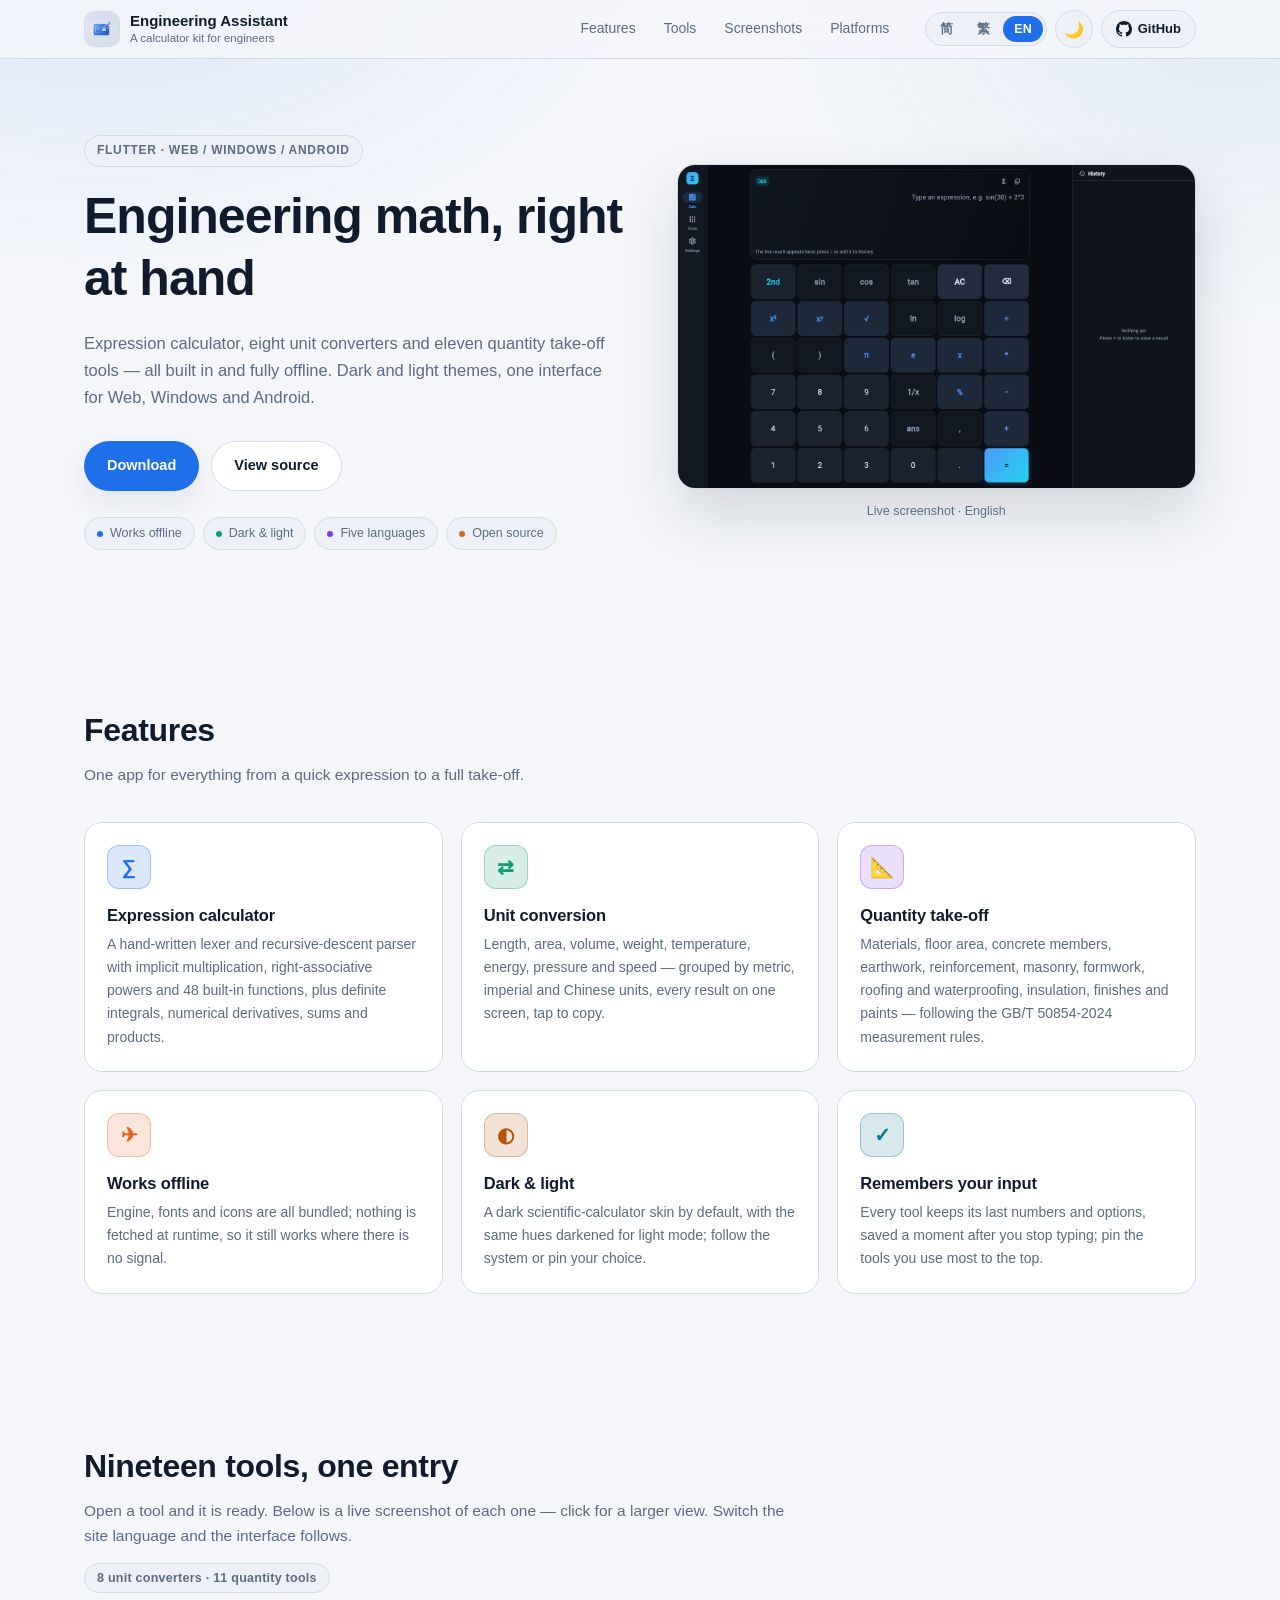
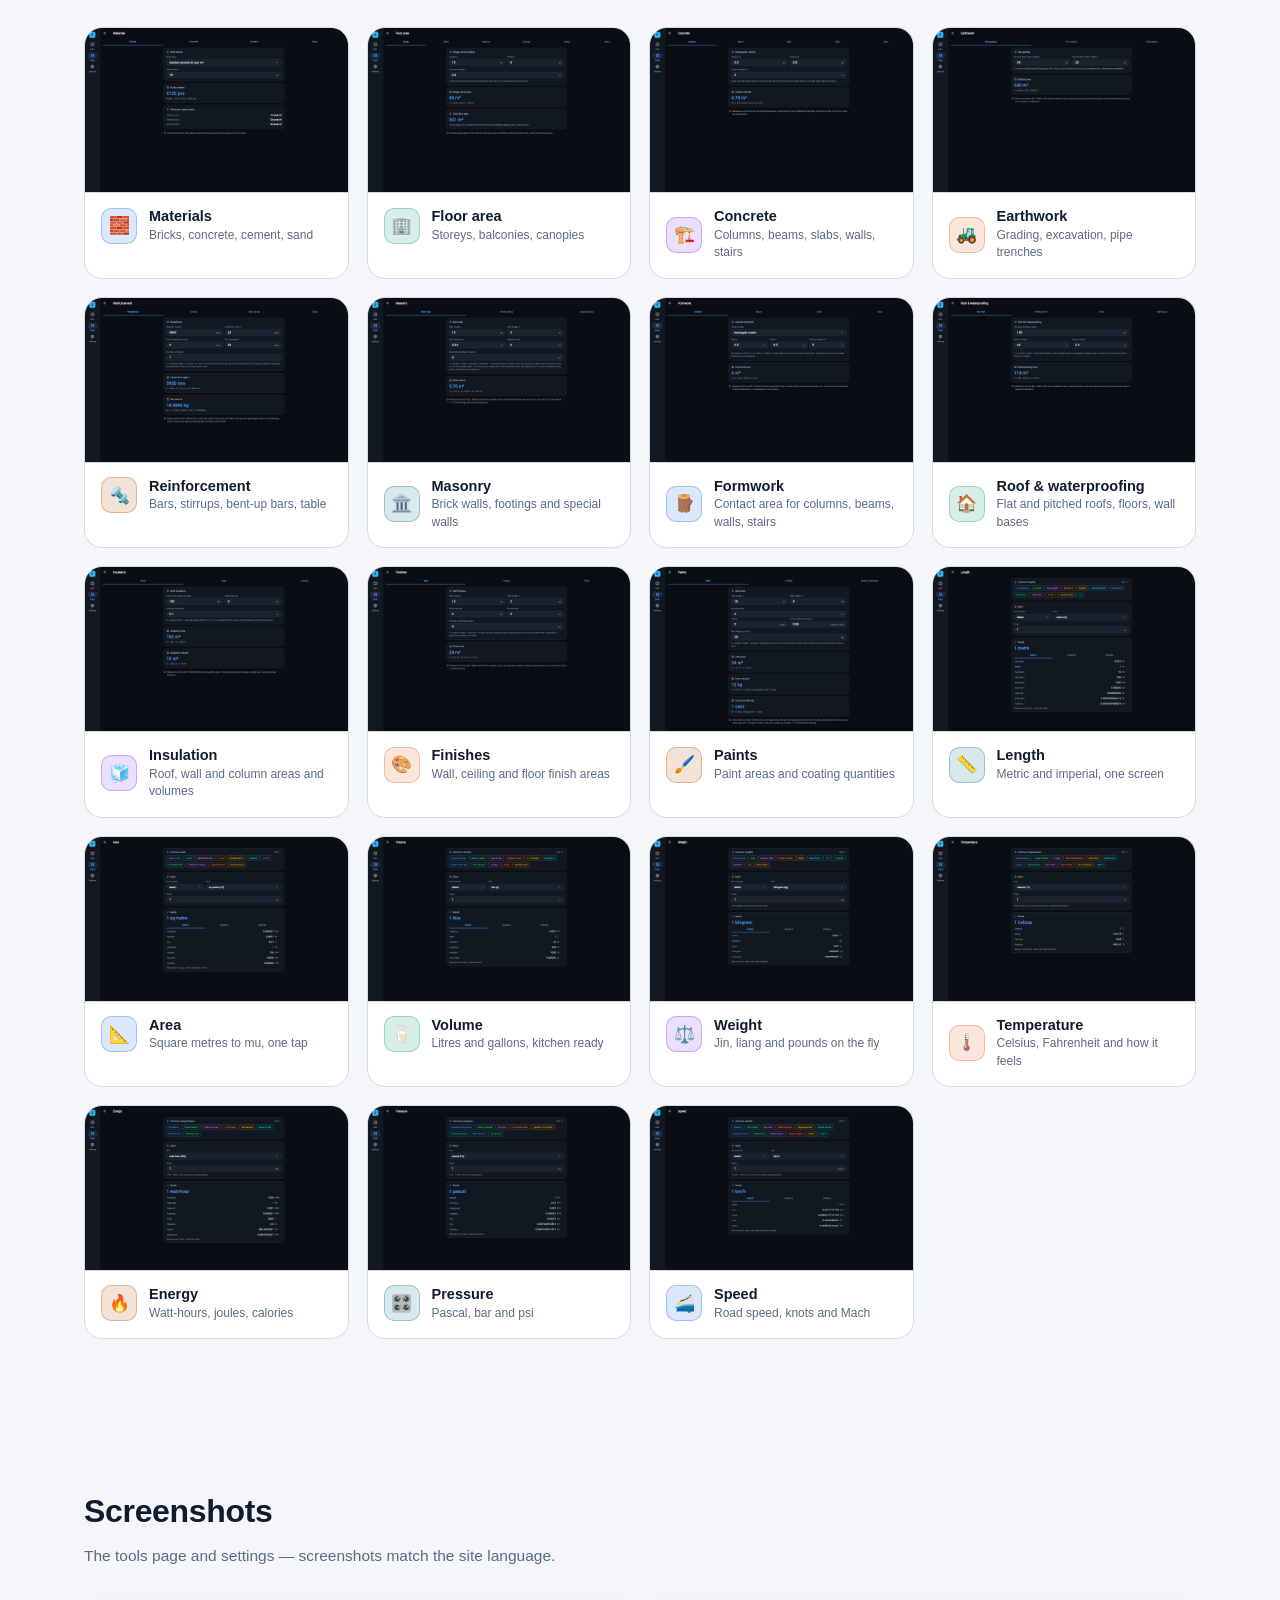
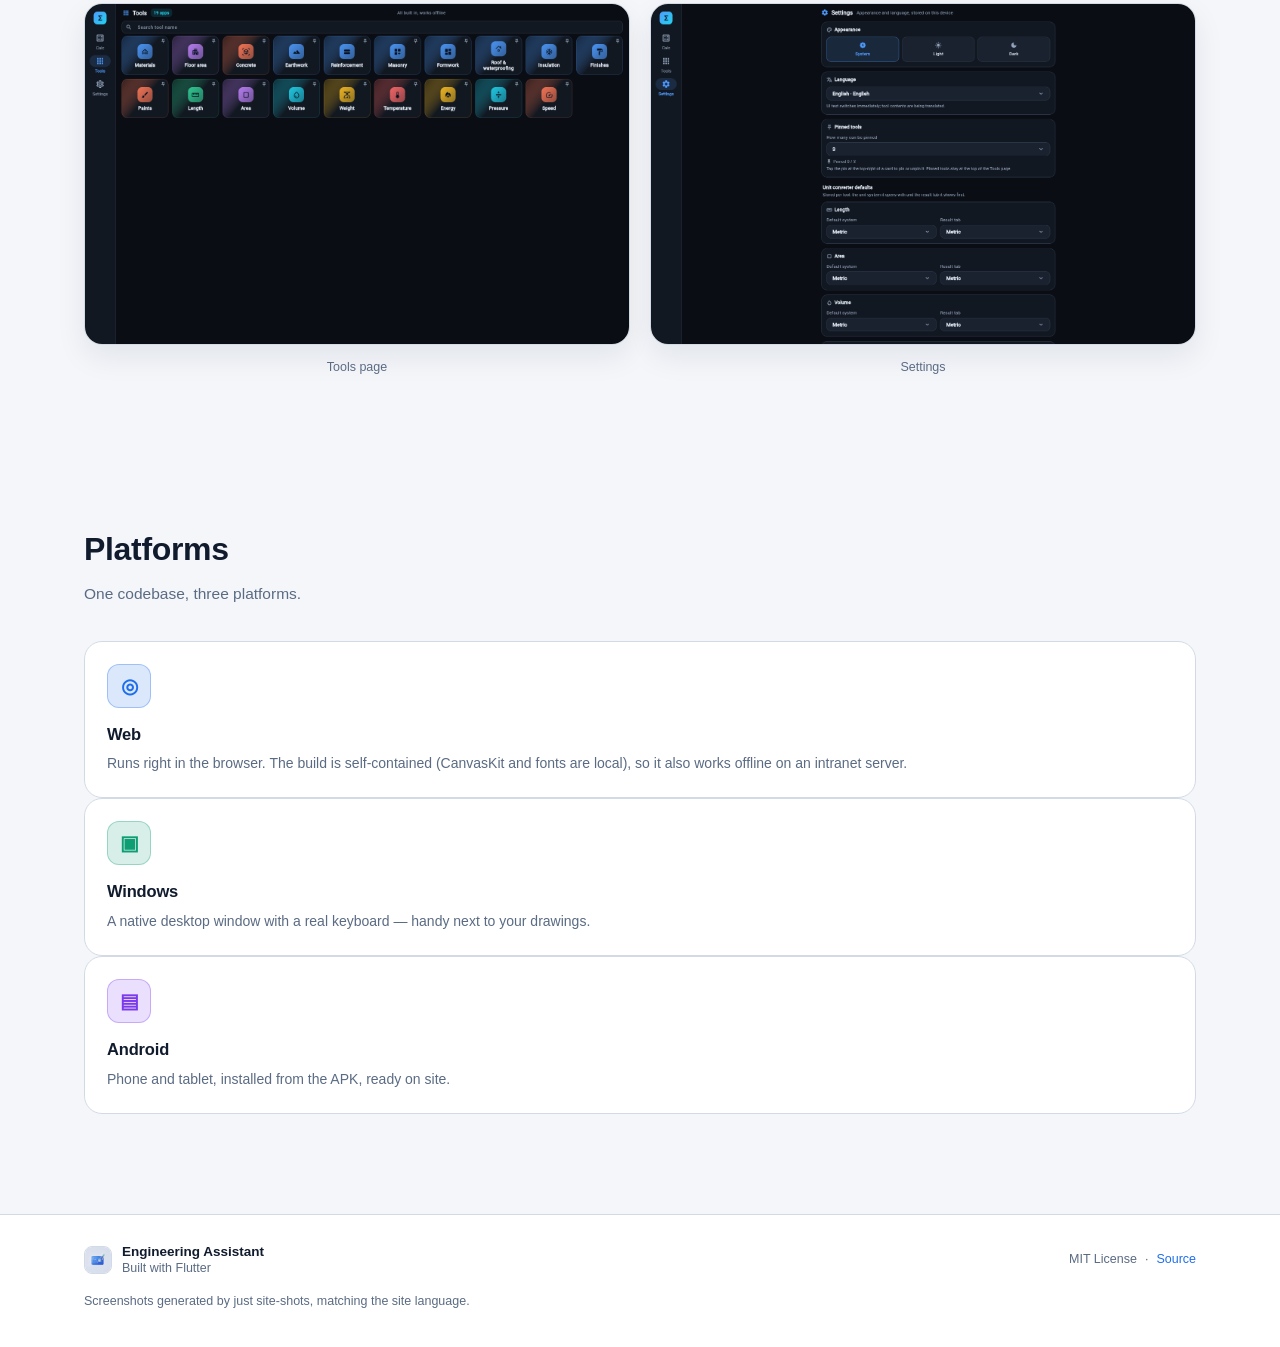
==== docs/index.html @ fe5c5746 "新增官网：docs/ 纯静态站点 + 三种语言的实机截图 - docs/index.html + docs/assets/{site.css,site.js,logo.png}：不引外部字体与框架， " ====
<!doctype html>
<html lang="zh-Hans" data-theme="dark">
  <head>
    <meta charset="utf-8" />
    <meta name="viewport" content="width=device-width, initial-scale=1" />
    <title>工程助手 · 工程人员的计算工具集</title>
    <meta
      id="meta-desc"
      name="description"
      content="工程助手：表达式计算、八个单位换算与十一项工程量计算，全部内置、离线可用。Web / Windows / Android 同一套界面，支持深色浅色与多语言。"
    />
    <meta id="meta-theme" name="theme-color" content="#0A0E14" />
    <meta id="meta-og-title" property="og:title" content="工程助手 · 工程人员的计算工具集" />
    <meta
      id="meta-og-desc"
      property="og:description"
      content="表达式计算、八个单位换算与十一项工程量计算，全部内置、离线可用。"
    />
    <meta property="og:type" content="website" />
    <meta property="og:image" content="assets/logo.png" />
    <link rel="icon" href="assets/logo.png" />
    <link rel="apple-touch-icon" href="assets/logo.png" />
    <link rel="stylesheet" href="assets/site.css" />
  </head>
  <body>
    <a class="skip-link" href="#main" data-i18n="a11y.skip">跳到主要内容</a>

    <header class="topbar">
      <div class="topbar-inner">
        <a class="brand" href="#top">
          <img
            class="brand-logo"
            src="assets/logo.png"
            alt=""
            width="36"
            height="36"
          />
          <span class="brand-text">
            <strong data-i18n="app.name">工程助手</strong>
            <small data-i18n="app.sub">工程人员的计算工具集</small>
          </span>
        </a>

        <nav class="nav-links">
          <a href="#features" data-i18n="nav.features">功能</a>
          <a href="#tools" data-i18n="nav.tools">工具</a>
          <a href="#screens" data-i18n="nav.screens">截图</a>
          <a href="#platforms" data-i18n="nav.platforms">平台</a>
        </nav>

        <div class="topbar-actions">
          <div class="lang-switch" role="group" aria-label="Language">
            <button type="button" data-set-lang="zh-Hans" title="简体中文">
              简
            </button>
            <button type="button" data-set-lang="zh-Hant" title="繁體中文">
              繁
            </button>
            <button type="button" data-set-lang="en" title="English">EN</button>
          </div>
          <button
            class="icon-btn"
            id="theme-toggle"
            type="button"
            data-i18n-title="theme.toDark"
          >
            <span aria-hidden="true" id="theme-icon">☀️</span>
          </button>
          <a
            class="gh-link"
            href="https://github.com/freewu/engineering-assistant"
            target="_blank"
            rel="noopener"
          >
            <svg viewBox="0 0 16 16" width="16" height="16" aria-hidden="true">
              <path
                fill="currentColor"
                d="M8 0C3.58 0 0 3.58 0 8c0 3.54 2.29 6.53 5.47 7.59.4.07.55-.17.55-.38 0-.19-.01-.82-.01-1.49-2.01.37-2.53-.49-2.69-.94-.09-.23-.48-.94-.82-1.13-.28-.15-.68-.52-.01-.53.63-.01 1.08.58 1.23.82.72 1.21 1.87.87 2.33.66.07-.52.28-.87.51-1.07-1.78-.2-3.64-.89-3.64-3.95 0-.87.31-1.59.82-2.15-.08-.2-.36-1.02.08-2.12 0 0 .67-.21 2.2.82.64-.18 1.32-.27 2-.27.68 0 1.36.09 2 .27 1.53-1.04 2.2-.82 2.2-.82.44 1.1.16 1.92.08 2.12.51.56.82 1.27.82 2.15 0 3.07-1.87 3.75-3.65 3.95.29.25.54.73.54 1.48 0 1.07-.01 1.93-.01 2.2 0 .21.15.46.55.38A7.995 7.995 0 0 0 16 8c0-4.42-3.58-8-8-8Z"
              />
            </svg>
            GitHub
          </a>
        </div>
      </div>
    </header>

    <main id="main">
      <section class="hero" id="top">
        <div class="hero-copy">
          <p class="eyebrow" data-i18n="hero.eyebrow">
            Flutter · Web / Windows / Android
          </p>
          <h1 data-i18n="hero.title">工程计算，随手就来</h1>
          <p class="lead" data-i18n="hero.lead">
            表达式计算、八个单位换算与十一项工程量计算，全部内置、离线可用；深色浅色随心切换，Web、Windows、Android
            是同一套界面。
          </p>
          <div class="cta">
            <a
              class="btn btn-primary"
              href="https://github.com/freewu/engineering-assistant/releases"
              target="_blank"
              rel="noopener"
              data-i18n="hero.ctaPrimary"
              >下载安装</a
            >
            <a
              class="btn btn-ghost"
              href="https://github.com/freewu/engineering-assistant"
              target="_blank"
              rel="noopener"
              data-i18n="hero.ctaSecondary"
              >浏览源码</a
            >
          </div>
          <ul class="chips">
            <li data-i18n="hero.chip1">离线可用</li>
            <li data-i18n="hero.chip2">深色 · 浅色</li>
            <li data-i18n="hero.chip3">五种语言</li>
            <li data-i18n="hero.chip4">免费开源</li>
          </ul>
        </div>
        <figure class="hero-shot">
          <a
            class="shot-frame"
            data-shot="calculator"
            href="shots/zh-Hans/calculator.png"
          >
            <img
              data-shot="calculator"
              src="shots/zh-Hans/calculator.png"
              alt=""
              width="1440"
              height="900"
            />
          </a>
          <figcaption data-i18n="hero.shotCaption">实机截图 · 简体中文</figcaption>
        </figure>
      </section>

      <section class="section" id="features">
        <header class="section-head">
          <h2 data-i18n="features.title">功能</h2>
          <p data-i18n="features.lead">
            一个 App 覆盖从表达式到工程量的全部日常计算。
          </p>
        </header>
        <div class="feature-grid">
          <article class="feature">
            <span class="glyph" data-accent="0" aria-hidden="true">∑</span>
            <h3 data-i18n="features.calc.title">表达式计算</h3>
            <p data-i18n="features.calc.body">
              自研词法与递归下降解析，支持隐式乘法、幂运算右结合与 48
              个内置函数；定积分、数值求导、求和连乘都能直接算。
            </p>
          </article>
          <article class="feature">
            <span class="glyph" data-accent="1" aria-hidden="true">⇄</span>
            <h3 data-i18n="features.convert.title">单位换算</h3>
            <p data-i18n="features.convert.body">
              长度、面积、容量、重量、温度、热量、压力、速度八个工具，按公制 /
              英制 / 市制分体系，结果一屏列全，点一下即复制。
            </p>
          </article>
          <article class="feature">
            <span class="glyph" data-accent="2" aria-hidden="true">📐</span>
            <h3 data-i18n="features.quantity.title">工程量计算</h3>
            <p data-i18n="features.quantity.body">
              材料用量、建筑面积、混凝土构件、土石方、钢筋、砌筑、模板、屋面及防水、保温隔热、装饰装修与油漆涂料，按
              GB/T 50854-2024 清单规则算。
            </p>
          </article>
          <article class="feature">
            <span class="glyph" data-accent="3" aria-hidden="true">✈</span>
            <h3 data-i18n="features.offline.title">离线可用</h3>
            <p data-i18n="features.offline.body">
              引擎、字体、图标全部内置，运行时不请求网络，工地上没信号也能照常用。
            </p>
          </article>
          <article class="feature">
            <span class="glyph" data-accent="4" aria-hidden="true">◐</span>
            <h3 data-i18n="features.theme.title">深色 · 浅色</h3>
            <p data-i18n="features.theme.body">
              默认深色科学计算器配色，浅色下同一套色相压暗；可以跟随系统，也可以手动固定。
            </p>
          </article>
          <article class="feature">
            <span class="glyph" data-accent="5" aria-hidden="true">✓</span>
            <h3 data-i18n="features.memory.title">记得你填过什么</h3>
            <p data-i18n="features.memory.body">
              每个工具都记住上次的数字与选项，输入停一下就存盘；常用工具可以置顶到最前面。
            </p>
          </article>
        </div>
      </section>

      <section class="section" id="tools">
        <header class="section-head">
          <h2 data-i18n="tools.title">十九个工具，一个入口</h2>
          <p data-i18n="tools.lead">
            工具页里点开即用。下面是每个工具的实机截图，点开可以看大图；切换站点语言，截图里的界面也跟着换。
          </p>
          <p class="section-note" data-i18n="tools.count">
            8 个单位换算 · 11 个工程量计算
          </p>
        </header>
        <div class="tools-grid" id="tools-grid"></div>
      </section>

      <section class="section" id="screens">
        <header class="section-head">
          <h2 data-i18n="screens.title">界面截图</h2>
          <p data-i18n="screens.lead">
            工具页与设置页，截图与站点语言一致。
          </p>
        </header>
        <div class="screens-grid">
          <figure class="page-shot">
            <a
              data-shot="tools"
              href="shots/zh-Hans/tools.png"
              class="shot-link"
            >
              <img
                data-shot="tools"
                src="shots/zh-Hans/tools.png"
                alt=""
                width="1440"
                height="900"
                loading="lazy"
              />
            </a>
            <figcaption data-i18n="screens.tools">工具页</figcaption>
          </figure>
          <figure class="page-shot">
            <a
              data-shot="settings"
              href="shots/zh-Hans/settings.png"
              class="shot-link"
            >
              <img
                data-shot="settings"
                src="shots/zh-Hans/settings.png"
                alt=""
                width="1440"
                height="2220"
                loading="lazy"
              />
            </a>
            <figcaption data-i18n="screens.settings">设置页</figcaption>
          </figure>
        </div>
      </section>

      <section class="section" id="platforms">
        <header class="section-head">
          <h2 data-i18n="platforms.title">平台</h2>
          <p data-i18n="platforms.lead">同一套代码，三个平台。</p>
        </header>
        <div class="platform-grid">
          <article class="platform">
            <span class="glyph" data-accent="0" aria-hidden="true">◎</span>
            <h3>Web</h3>
            <p data-i18n="platforms.web.body">
              浏览器直接打开。构建产物自包含（CanvasKit 与字体都在本地），拷到内网服务器即可离线使用。
            </p>
          </article>
          <article class="platform">
            <span class="glyph" data-accent="1" aria-hidden="true">▣</span>
            <h3>Windows</h3>
            <p data-i18n="platforms.windows.body">
              原生桌面窗口，物理键盘输入更快，适合和图纸一起开着用。
            </p>
          </article>
          <article class="platform">
            <span class="glyph" data-accent="2" aria-hidden="true">▤</span>
            <h3>Android</h3>
            <p data-i18n="platforms.android.body">
              手机、平板随身带，APK 直接安装，工地上随手算。
            </p>
          </article>
        </div>
      </section>
    </main>

    <footer class="footer">
      <div class="footer-inner">
        <div class="footer-brand">
          <img src="assets/logo.png" alt="" width="28" height="28" />
          <span>
            <strong data-i18n="app.name">工程助手</strong>
            <small data-i18n="footer.built">用 Flutter 构建</small>
          </span>
        </div>
        <p class="footer-meta">
          <span>MIT License</span>
          <span aria-hidden="true">·</span>
          <a
            href="https://github.com/freewu/engineering-assistant"
            target="_blank"
            rel="noopener"
            data-i18n="nav.repo"
            >源码</a
          >
        </p>
        <p class="footer-note" data-i18n="footer.shots">
          截图由 just site-shots 生成，与站点语言一致。
        </p>
      </div>
    </footer>

    <div class="lightbox" id="lightbox" hidden>
      <button
        class="lightbox-close"
        id="lightbox-close"
        type="button"
        data-i18n-title="lightbox.close"
      >
        <span aria-hidden="true">×</span>
      </button>
      <figure>
        <img id="lightbox-img" alt="" />
        <figcaption id="lightbox-caption"></figcaption>
      </figure>
    </div>

    <script src="assets/site.js"></script>
  </body>
</html>
---- docs/assets/site.css ----
/* 工程助手官网样式。
 *
 * 配色沿用 App 的 AppPalette（lib/theme/app_theme.dart）：
 * 深色是默认，[data-theme="light"] 换成浅色那一套。
 * 只用纯 CSS，不引任何外部字体 / 框架，断网也能正常显示。
 */

:root {
  color-scheme: dark;

  --bg: #0a0e14;
  --surface: #121821;
  --surface-high: #1a2230;
  --surface-higher: #222c3c;
  --outline: #2e3a4c;
  --text: #e9f0fa;
  --text-dim: #93a4bb;

  --primary: #4f9cff;
  --on-primary: #04101f;
  --secondary: #22d3ee;
  --tertiary: #34d399;
  --violet: #c084fc;
  --orange: #ff7a59;
  --warning: #fbbf24;

  --a0: var(--primary);
  --a1: var(--tertiary);
  --a2: var(--violet);
  --a3: var(--orange);
  --a4: var(--warning);
  --a5: var(--secondary);

  --glow-1: rgba(79, 156, 255, 0.16);
  --glow-2: rgba(34, 211, 238, 0.1);
  --header-bg: rgba(10, 14, 20, 0.78);
  --shadow: 0 26px 60px rgba(0, 0, 0, 0.55);
  --shadow-soft: 0 12px 30px rgba(0, 0, 0, 0.35);

  --radius: 18px;
  --radius-sm: 12px;
  --maxw: 1160px;
}

[data-theme='light'] {
  color-scheme: light;

  --bg: #f4f6fa;
  --surface: #ffffff;
  --surface-high: #edf1f7;
  --surface-higher: #e2e8f1;
  --outline: #d2dae5;
  --text: #101b2d;
  --text-dim: #5a6b83;

  --primary: #1f6feb;
  --on-primary: #ffffff;
  --secondary: #0e7490;
  --tertiary: #0f9d74;
  --violet: #7c3aed;
  --orange: #dc6320;
  --warning: #b45309;

  --glow-1: rgba(31, 111, 235, 0.12);
  --glow-2: rgba(14, 116, 144, 0.08);
  --header-bg: rgba(244, 246, 250, 0.82);
  --shadow: 0 26px 60px rgba(16, 27, 45, 0.14);
  --shadow-soft: 0 12px 30px rgba(16, 27, 45, 0.08);
}

*,
*::before,
*::after {
  box-sizing: border-box;
}

html {
  scroll-behavior: smooth;
}

body {
  margin: 0;
  background: var(--bg);
  color: var(--text);
  font-family:
    -apple-system, BlinkMacSystemFont, 'Segoe UI', 'Noto Sans SC',
    'Noto Sans TC', 'PingFang SC', 'Microsoft YaHei', Roboto,
    'Helvetica Neue', Arial, sans-serif;
  font-size: 16px;
  line-height: 1.65;
  -webkit-font-smoothing: antialiased;
}

body::before {
  content: '';
  position: fixed;
  inset: 0;
  z-index: -1;
  pointer-events: none;
  background:
    radial-gradient(900px 560px at 8% -8%, var(--glow-1), transparent 62%),
    radial-gradient(760px 520px at 96% 2%, var(--glow-2), transparent 60%);
}

a {
  color: var(--primary);
  text-decoration: none;
}

a:hover {
  text-decoration: underline;
}

h1,
h2,
h3 {
  margin: 0;
  line-height: 1.25;
  letter-spacing: -0.01em;
}

p {
  margin: 0;
}

img {
  max-width: 100%;
  height: auto;
}

:focus-visible {
  outline: 2px solid var(--primary);
  outline-offset: 3px;
  border-radius: 6px;
}

.skip-link {
  position: absolute;
  left: -9999px;
  top: 8px;
  padding: 8px 14px;
  border-radius: 999px;
  background: var(--primary);
  color: var(--on-primary);
  font-weight: 600;
  z-index: 100;
}

.skip-link:focus {
  left: 16px;
}

/* ---------------------------------------------------------------- 顶栏 */

.topbar {
  position: sticky;
  top: 0;
  z-index: 30;
  background: var(--header-bg);
  backdrop-filter: blur(14px);
  border-bottom: 1px solid var(--outline);
}

.topbar-inner {
  max-width: var(--maxw);
  margin: 0 auto;
  padding: 10px 24px;
  display: flex;
  align-items: center;
  gap: 24px;
}

.brand {
  display: flex;
  align-items: center;
  gap: 10px;
  color: var(--text);
}

.brand:hover {
  text-decoration: none;
}

.brand-logo {
  width: 36px;
  height: 36px;
  border-radius: 10px;
  border: 1px solid var(--outline);
  object-fit: cover;
}

.brand-text {
  display: flex;
  flex-direction: column;
  line-height: 1.25;
}

.brand-text strong {
  font-size: 15px;
  font-weight: 650;
}

.brand-text small {
  color: var(--text-dim);
  font-size: 11.5px;
}

.nav-links {
  display: flex;
  gap: 4px;
  margin-left: auto;
}

.nav-links a {
  color: var(--text-dim);
  font-size: 14px;
  padding: 7px 12px;
  border-radius: 999px;
  transition: color 0.18s, background 0.18s;
}

.nav-links a:hover {
  color: var(--text);
  background: var(--surface-high);
  text-decoration: none;
}

.topbar-actions {
  display: flex;
  align-items: center;
  gap: 8px;
}

.lang-switch {
  display: flex;
  padding: 3px;
  gap: 2px;
  border: 1px solid var(--outline);
  border-radius: 999px;
  background: var(--surface-high);
}

.lang-switch button {
  appearance: none;
  border: 0;
  background: transparent;
  color: var(--text-dim);
  font: inherit;
  font-size: 12.5px;
  font-weight: 600;
  line-height: 1;
  padding: 7px 11px;
  border-radius: 999px;
  cursor: pointer;
  transition: color 0.18s, background 0.18s;
}

.lang-switch button:hover {
  color: var(--text);
}

.lang-switch button[aria-pressed='true'] {
  background: var(--primary);
  color: var(--on-primary);
}

.icon-btn {
  width: 38px;
  height: 38px;
  display: grid;
  place-items: center;
  border: 1px solid var(--outline);
  border-radius: 999px;
  background: var(--surface-high);
  color: var(--text);
  font-size: 16px;
  cursor: pointer;
  transition: border-color 0.18s, background 0.18s;
}

.icon-btn:hover {
  border-color: var(--primary);
}

.gh-link {
  display: inline-flex;
  align-items: center;
  gap: 6px;
  padding: 0 14px;
  height: 38px;
  border-radius: 999px;
  border: 1px solid var(--outline);
  background: var(--surface-high);
  color: var(--text);
  font-size: 13px;
  font-weight: 600;
  transition: border-color 0.18s;
}

.gh-link:hover {
  border-color: var(--primary);
  text-decoration: none;
}

/* ---------------------------------------------------------------- 布局 */

main {
  max-width: var(--maxw);
  margin: 0 auto;
  padding: 0 24px;
}

.section {
  padding: 76px 0;
  scroll-margin-top: 72px;
}

#features,
#tools,
#screens,
#platforms {
  scroll-margin-top: 76px;
}

.section-head {
  max-width: 720px;
  margin-bottom: 34px;
}

.section-head h2 {
  font-size: clamp(24px, 2.6vw, 32px);
}

.section-head p {
  margin-top: 12px;
  color: var(--text-dim);
  font-size: 15.5px;
}

.section-note {
  display: inline-block;
  margin-top: 14px !important;
  padding: 4px 12px;
  border-radius: 999px;
  border: 1px solid var(--outline);
  background: var(--surface-high);
  color: var(--text-dim);
  font-size: 12.5px !important;
  font-weight: 600;
  letter-spacing: 0.02em;
}

/* ---------------------------------------------------------------- Hero */

.hero {
  display: grid;
  grid-template-columns: 1.02fr 0.98fr;
  gap: 52px;
  align-items: center;
  padding: 76px 0 84px;
}

.eyebrow {
  display: inline-block;
  margin-bottom: 18px;
  padding: 5px 12px;
  border-radius: 999px;
  border: 1px solid var(--outline);
  background: var(--surface-high);
  color: var(--text-dim);
  font-size: 12px;
  font-weight: 600;
  letter-spacing: 0.06em;
  text-transform: uppercase;
}

.hero h1 {
  font-size: clamp(32px, 4.6vw, 50px);
  font-weight: 700;
  letter-spacing: -0.02em;
}

.hero .lead {
  margin-top: 20px;
  color: var(--text-dim);
  font-size: 16.5px;
  max-width: 34em;
}

.cta {
  display: flex;
  flex-wrap: wrap;
  gap: 12px;
  margin-top: 30px;
}

.btn {
  display: inline-flex;
  align-items: center;
  gap: 8px;
  padding: 12px 22px;
  border-radius: 999px;
  font-size: 14.5px;
  font-weight: 650;
  border: 1px solid transparent;
  transition: transform 0.18s, box-shadow 0.18s, border-color 0.18s;
}

.btn:hover {
  text-decoration: none;
  transform: translateY(-1px);
}

.btn-primary {
  background: var(--primary);
  color: var(--on-primary);
  box-shadow: var(--shadow-soft);
}

.btn-ghost {
  background: var(--surface);
  border-color: var(--outline);
  color: var(--text);
}

.btn-ghost:hover {
  border-color: var(--primary);
}

.chips {
  display: flex;
  flex-wrap: wrap;
  gap: 8px;
  margin: 26px 0 0;
  padding: 0;
  list-style: none;
}

.chips li {
  display: inline-flex;
  align-items: center;
  gap: 7px;
  padding: 5px 12px;
  border-radius: 999px;
  background: var(--surface-high);
  border: 1px solid var(--outline);
  color: var(--text-dim);
  font-size: 12.5px;
}

.chips li::before {
  content: '';
  width: 6px;
  height: 6px;
  border-radius: 50%;
  background: var(--primary);
}

.chips li:nth-child(2)::before {
  background: var(--tertiary);
}

.chips li:nth-child(3)::before {
  background: var(--violet);
}

.chips li:nth-child(4)::before {
  background: var(--orange);
}

.hero-shot {
  margin: 0;
}

.shot-frame {
  display: block;
  cursor: zoom-in;
  border-radius: var(--radius);
  border: 1px solid var(--outline);
  background: var(--surface);
  overflow: hidden;
  box-shadow: var(--shadow);
}

.shot-frame img {
  display: block;
  width: 100%;
}

.hero-shot figcaption,
.page-shot figcaption {
  margin-top: 12px;
  color: var(--text-dim);
  font-size: 12.5px;
  text-align: center;
}

/* ---------------------------------------------------------------- 功能卡片 */

.feature-grid {
  display: grid;
  grid-template-columns: repeat(auto-fit, minmax(272px, 1fr));
  gap: 18px;
}

.feature,
.platform {
  padding: 22px;
  border-radius: var(--radius);
  border: 1px solid var(--outline);
  background: var(--surface);
  transition: transform 0.2s, border-color 0.2s, box-shadow 0.2s;
}

.feature:hover,
.platform:hover {
  transform: translateY(-3px);
  border-color: color-mix(in srgb, var(--primary) 45%, var(--outline));
  box-shadow: var(--shadow-soft);
}

.glyph {
  display: grid;
  place-items: center;
  width: 44px;
  height: 44px;
  border-radius: var(--radius-sm);
  font-size: 20px;
  font-weight: 700;
  line-height: 1;
  color: var(--tile, var(--primary));
  background: color-mix(in srgb, var(--tile, var(--primary)) 16%, transparent);
  border: 1px solid color-mix(in srgb, var(--tile, var(--primary)) 32%, transparent);
}

[data-accent='0'] {
  --tile: var(--a0);
}
[data-accent='1'] {
  --tile: var(--a1);
}
[data-accent='2'] {
  --tile: var(--a2);
}
[data-accent='3'] {
  --tile: var(--a3);
}
[data-accent='4'] {
  --tile: var(--a4);
}
[data-accent='5'] {
  --tile: var(--a5);
}

.feature h3,
.platform h3 {
  margin-top: 16px;
  font-size: 16.5px;
  font-weight: 650;
}

.feature p,
.platform p {
  margin-top: 8px;
  color: var(--text-dim);
  font-size: 14px;
}

/* ---------------------------------------------------------------- 工具 */

.tools-grid {
  display: grid;
  grid-template-columns: repeat(auto-fill, minmax(232px, 1fr));
  gap: 18px;
}

.tool {
  display: flex;
  flex-direction: column;
  overflow: hidden;
  border-radius: var(--radius);
  border: 1px solid var(--outline);
  background: var(--surface);
  color: var(--text);
  cursor: zoom-in;
  transition: transform 0.2s, border-color 0.2s, box-shadow 0.2s;
}

.tool:hover {
  transform: translateY(-3px);
  border-color: color-mix(in srgb, var(--primary) 45%, var(--outline));
  box-shadow: var(--shadow-soft);
  text-decoration: none;
}

.tool-shot {
  display: block;
  background: var(--surface-high);
  border-bottom: 1px solid var(--outline);
  overflow: hidden;
}

.tool-shot img {
  display: block;
  width: 100%;
  aspect-ratio: 16 / 10;
  object-fit: cover;
  object-position: top center;
}

.tool-body {
  display: flex;
  align-items: center;
  gap: 12px;
  padding: 14px 16px 16px;
}

.tool-body .glyph {
  width: 36px;
  height: 36px;
  border-radius: 10px;
  font-size: 17px;
  flex: 0 0 auto;
}

.tool-name {
  display: flex;
  flex-direction: column;
  min-width: 0;
}

.tool-name strong {
  font-size: 14.5px;
  font-weight: 650;
  line-height: 1.35;
}

.tool-name span {
  color: var(--text-dim);
  font-size: 12px;
  line-height: 1.45;
  display: -webkit-box;
  -webkit-line-clamp: 2;
  -webkit-box-orient: vertical;
  overflow: hidden;
}

/* ---------------------------------------------------------------- 页面截图 */

.screens-grid {
  display: grid;
  grid-template-columns: repeat(auto-fit, minmax(320px, 1fr));
  gap: 20px;
}

.page-shot {
  margin: 0;
}

.page-shot .shot-link {
  display: block;
  border-radius: var(--radius);
  border: 1px solid var(--outline);
  background: var(--surface);
  overflow: hidden;
  box-shadow: var(--shadow-soft);
  cursor: zoom-in;
  transition: transform 0.2s, border-color 0.2s;
}

.page-shot .shot-link:hover {
  transform: translateY(-3px);
  border-color: color-mix(in srgb, var(--primary) 45%, var(--outline));
}

.page-shot img {
  display: block;
  width: 100%;
  aspect-ratio: 16 / 10;
  object-fit: cover;
  object-position: top center;
}

/* ---------------------------------------------------------------- 页脚 */

.footer {
  margin-top: 24px;
  border-top: 1px solid var(--outline);
  background: var(--surface);
}

.footer-inner {
  max-width: var(--maxw);
  margin: 0 auto;
  padding: 28px 24px 36px;
  display: flex;
  flex-wrap: wrap;
  align-items: center;
  gap: 14px 28px;
}

.footer-brand {
  display: flex;
  align-items: center;
  gap: 10px;
}

.footer-brand img {
  width: 28px;
  height: 28px;
  border-radius: 8px;
  border: 1px solid var(--outline);
  object-fit: cover;
}

.footer-brand span {
  display: flex;
  flex-direction: column;
  line-height: 1.3;
}

.footer-brand strong {
  font-size: 13.5px;
}

.footer-brand small,
.footer-meta,
.footer-note {
  color: var(--text-dim);
  font-size: 12.5px;
}

.footer-meta {
  display: flex;
  align-items: center;
  gap: 8px;
  margin-left: auto;
}

.footer-note {
  flex-basis: 100%;
}

/* ---------------------------------------------------------------- 大图浮层 */

.lightbox {
  position: fixed;
  inset: 0;
  z-index: 60;
  display: grid;
  place-items: center;
  padding: 32px 24px;
  background: rgba(4, 8, 14, 0.82);
  backdrop-filter: blur(6px);
}

.lightbox[hidden] {
  display: none;
}

.lightbox figure {
  margin: 0;
  max-width: min(1200px, 100%);
  max-height: 100%;
  display: flex;
  flex-direction: column;
  gap: 10px;
}

.lightbox img {
  max-height: calc(100vh - 120px);
  width: auto;
  margin: 0 auto;
  border-radius: var(--radius-sm);
  border: 1px solid var(--outline);
  background: var(--surface);
  box-shadow: var(--shadow);
}

.lightbox figcaption {
  color: #cbd5e1;
  font-size: 13px;
  text-align: center;
}

.lightbox-close {
  position: absolute;
  top: 18px;
  right: 20px;
  width: 40px;
  height: 40px;
  border-radius: 50%;
  border: 1px solid var(--outline);
  background: var(--surface);
  color: var(--text);
  font-size: 22px;
  line-height: 1;
  cursor: pointer;
}

/* ---------------------------------------------------------------- 响应式 */

@media (max-width: 1000px) {
  .hero {
    grid-template-columns: 1fr;
    gap: 36px;
    padding: 56px 0 64px;
  }

  .nav-links {
    display: none;
  }

  .brand {
    margin-right: auto;
  }
}

@media (max-width: 640px) {
  main {
    padding: 0 18px;
  }

  .topbar-inner {
    padding: 10px 18px;
    gap: 12px;
  }

  .brand-text small,
  .gh-link span {
    display: none;
  }

  .gh-link {
    display: none;
  }

  .section {
    padding: 56px 0;
  }

  .feature-grid,
  .tools-grid {
    grid-template-columns: 1fr;
  }

  .chips li {
    font-size: 12px;
  }
}

@media (prefers-reduced-motion: reduce) {
  html {
    scroll-behavior: auto;
  }

  *,
  *::before,
  *::after {
    transition-duration: 0.001ms !important;
  }
}
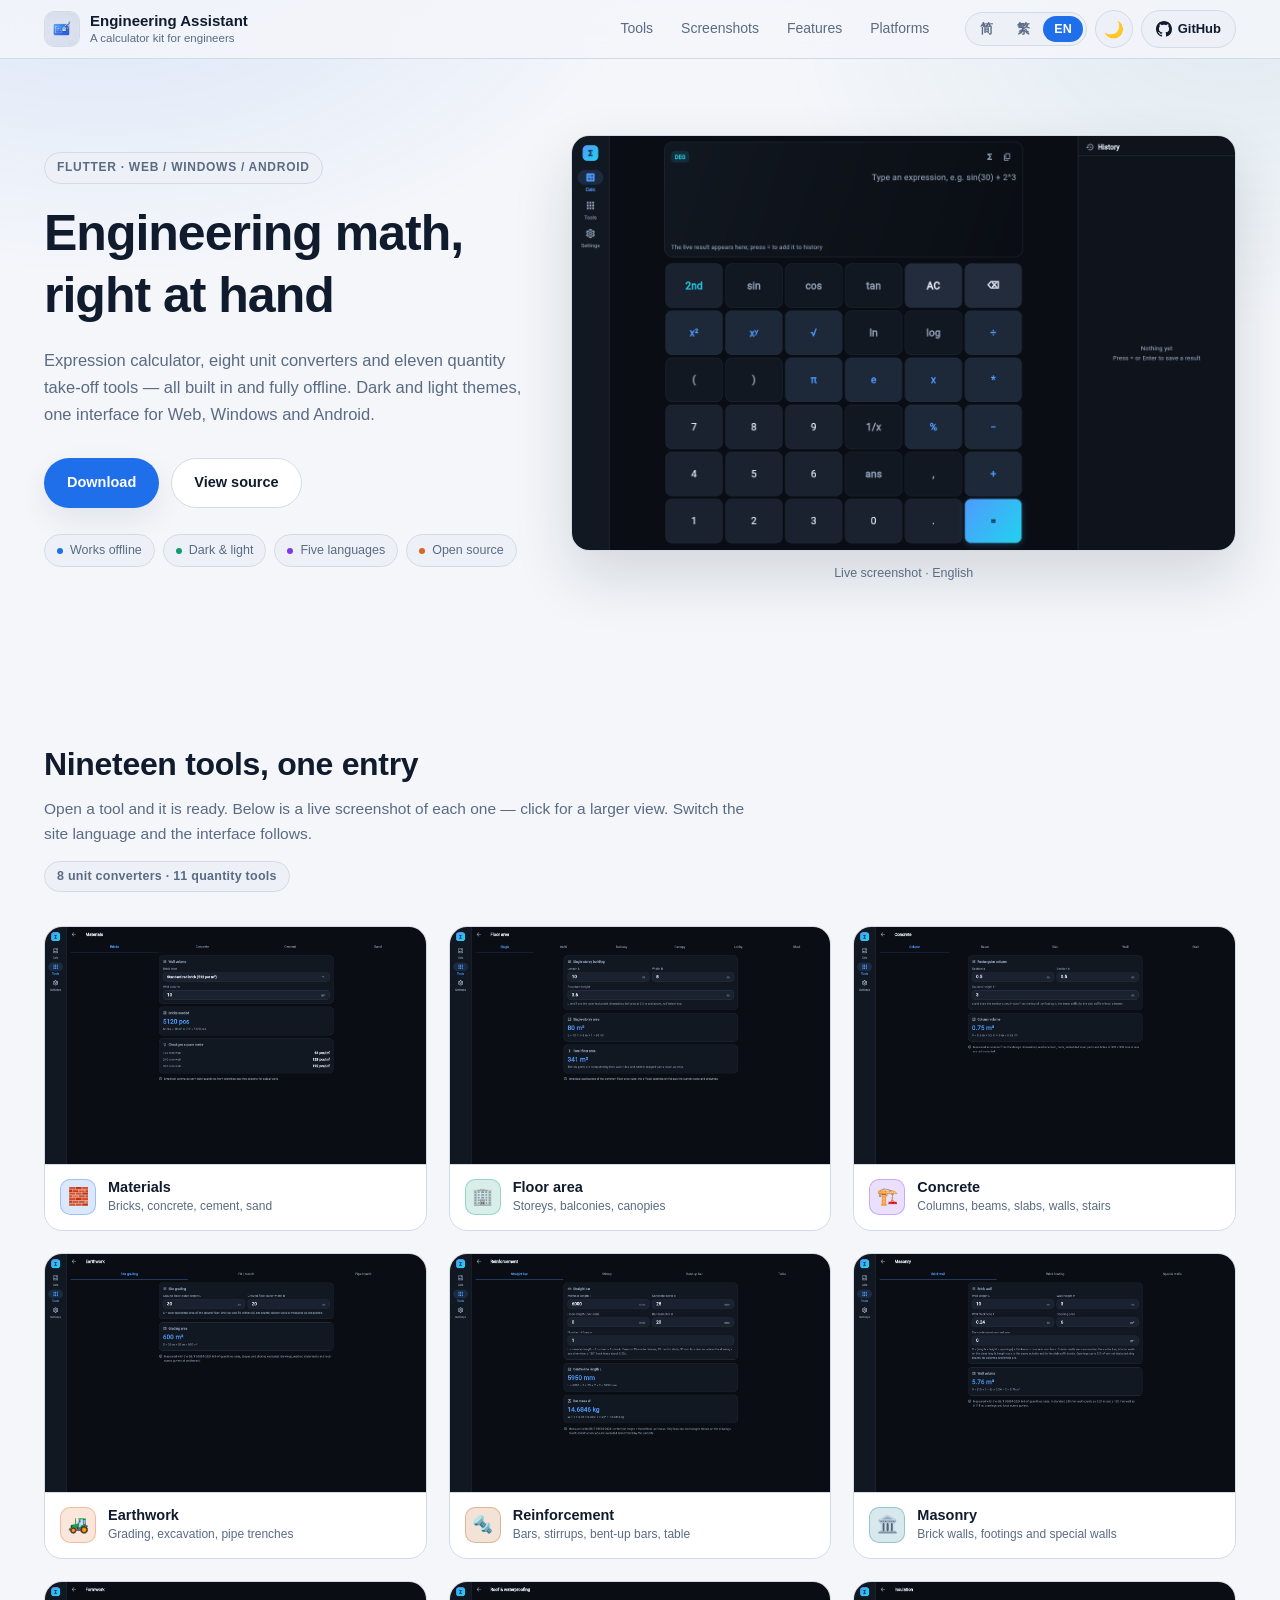
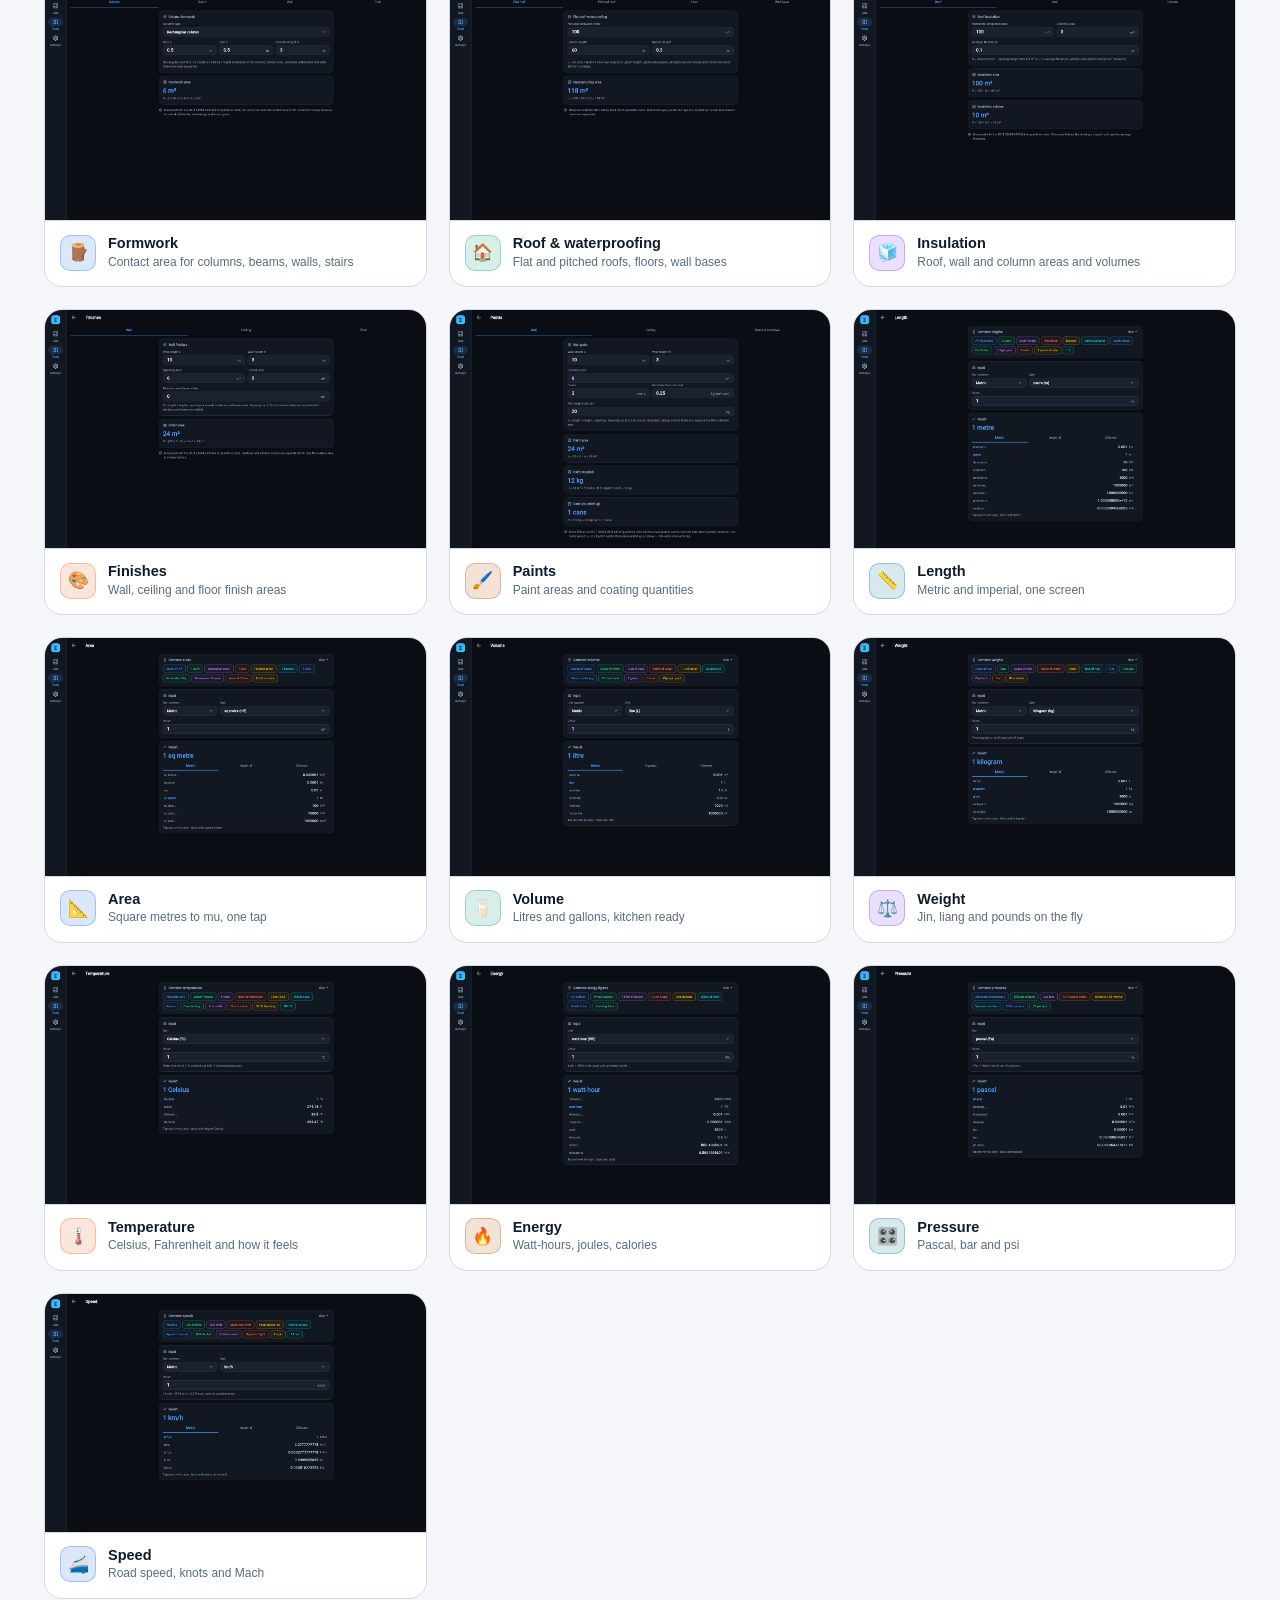
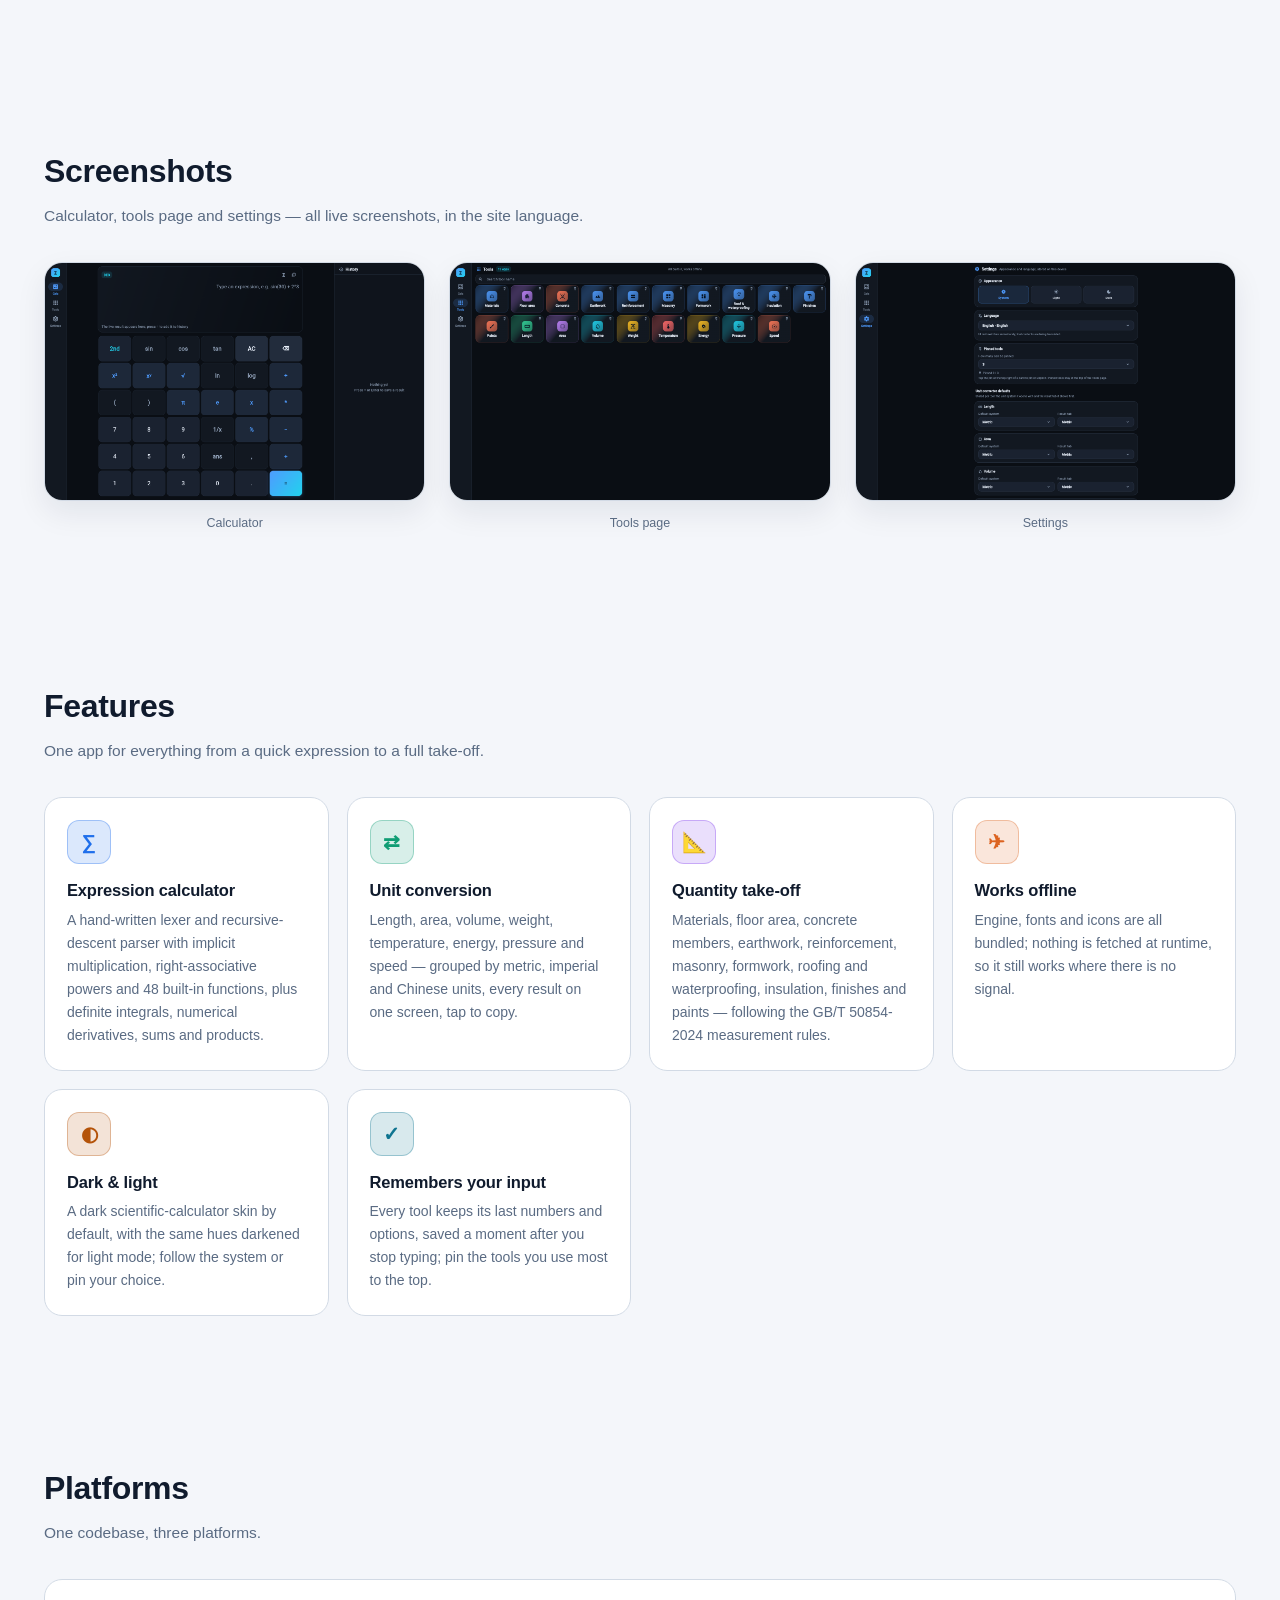
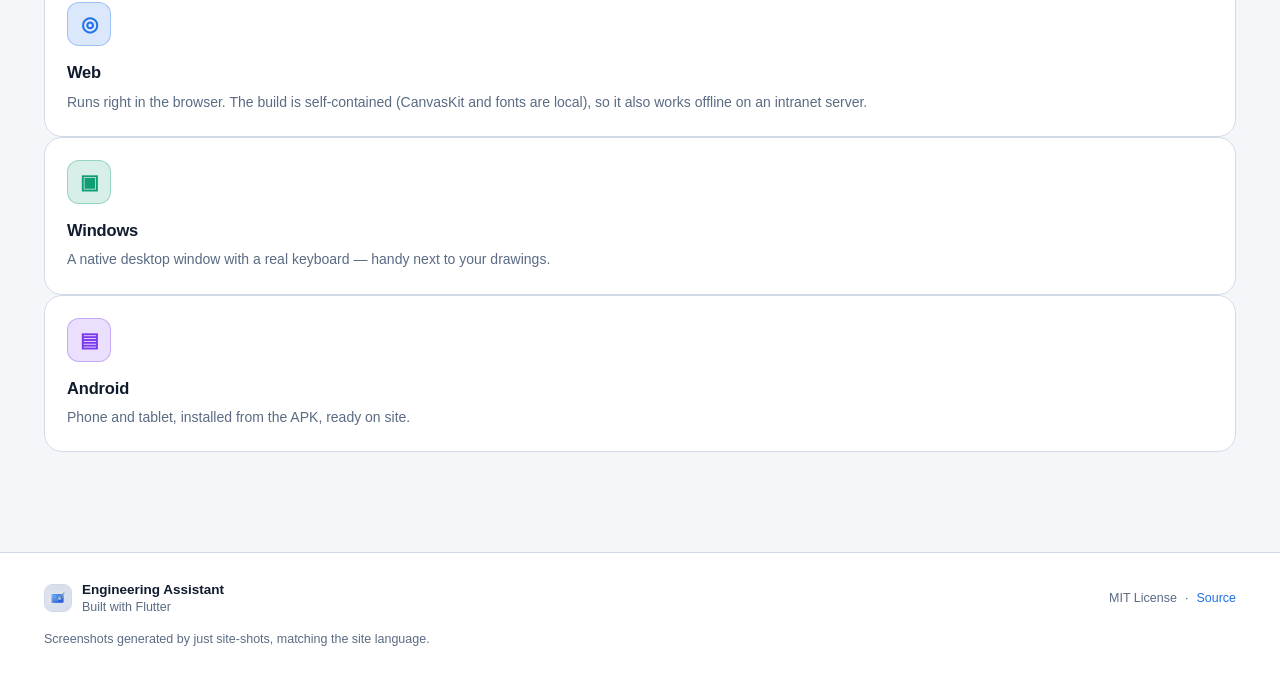
==== commit 30ba3ed0: "官网截图前置：工具与页面截图排到首屏之后，图更大 - 版块顺序改为 Hero → 19 个工具截图 → 页面截图 → 功能 → 平台，导航同步 - 工具卡片最小宽度 232 → 300 px，桌面由 " ====
--- a/docs/index.html
+++ b/docs/index.html
@@ -42,9 +42,9 @@
         </a>
 
         <nav class="nav-links">
-          <a href="#features" data-i18n="nav.features">功能</a>
           <a href="#tools" data-i18n="nav.tools">工具</a>
           <a href="#screens" data-i18n="nav.screens">截图</a>
+          <a href="#features" data-i18n="nav.features">功能</a>
           <a href="#platforms" data-i18n="nav.platforms">平台</a>
         </nav>
 
@@ -138,62 +138,6 @@
         </figure>
       </section>
 
-      <section class="section" id="features">
-        <header class="section-head">
-          <h2 data-i18n="features.title">功能</h2>
-          <p data-i18n="features.lead">
-            一个 App 覆盖从表达式到工程量的全部日常计算。
-          </p>
-        </header>
-        <div class="feature-grid">
-          <article class="feature">
-            <span class="glyph" data-accent="0" aria-hidden="true">∑</span>
-            <h3 data-i18n="features.calc.title">表达式计算</h3>
-            <p data-i18n="features.calc.body">
-              自研词法与递归下降解析，支持隐式乘法、幂运算右结合与 48
-              个内置函数；定积分、数值求导、求和连乘都能直接算。
-            </p>
-          </article>
-          <article class="feature">
-            <span class="glyph" data-accent="1" aria-hidden="true">⇄</span>
-            <h3 data-i18n="features.convert.title">单位换算</h3>
-            <p data-i18n="features.convert.body">
-              长度、面积、容量、重量、温度、热量、压力、速度八个工具，按公制 /
-              英制 / 市制分体系，结果一屏列全，点一下即复制。
-            </p>
-          </article>
-          <article class="feature">
-            <span class="glyph" data-accent="2" aria-hidden="true">📐</span>
-            <h3 data-i18n="features.quantity.title">工程量计算</h3>
-            <p data-i18n="features.quantity.body">
-              材料用量、建筑面积、混凝土构件、土石方、钢筋、砌筑、模板、屋面及防水、保温隔热、装饰装修与油漆涂料，按
-              GB/T 50854-2024 清单规则算。
-            </p>
-          </article>
-          <article class="feature">
-            <span class="glyph" data-accent="3" aria-hidden="true">✈</span>
-            <h3 data-i18n="features.offline.title">离线可用</h3>
-            <p data-i18n="features.offline.body">
-              引擎、字体、图标全部内置，运行时不请求网络，工地上没信号也能照常用。
-            </p>
-          </article>
-          <article class="feature">
-            <span class="glyph" data-accent="4" aria-hidden="true">◐</span>
-            <h3 data-i18n="features.theme.title">深色 · 浅色</h3>
-            <p data-i18n="features.theme.body">
-              默认深色科学计算器配色，浅色下同一套色相压暗；可以跟随系统，也可以手动固定。
-            </p>
-          </article>
-          <article class="feature">
-            <span class="glyph" data-accent="5" aria-hidden="true">✓</span>
-            <h3 data-i18n="features.memory.title">记得你填过什么</h3>
-            <p data-i18n="features.memory.body">
-              每个工具都记住上次的数字与选项，输入停一下就存盘；常用工具可以置顶到最前面。
-            </p>
-          </article>
-        </div>
-      </section>
-
       <section class="section" id="tools">
         <header class="section-head">
           <h2 data-i18n="tools.title">十九个工具，一个入口</h2>
@@ -211,10 +155,27 @@
         <header class="section-head">
           <h2 data-i18n="screens.title">界面截图</h2>
           <p data-i18n="screens.lead">
-            工具页与设置页，截图与站点语言一致。
+            计算器、工具页与设置页，全部是实机截图，语言与站点当前语言一致。
           </p>
         </header>
         <div class="screens-grid">
+          <figure class="page-shot">
+            <a
+              data-shot="calculator"
+              href="shots/zh-Hans/calculator.png"
+              class="shot-link"
+            >
+              <img
+                data-shot="calculator"
+                src="shots/zh-Hans/calculator.png"
+                alt=""
+                width="1440"
+                height="900"
+                loading="lazy"
+              />
+            </a>
+            <figcaption data-i18n="screens.calculator">计算器</figcaption>
+          </figure>
           <figure class="page-shot">
             <a
               data-shot="tools"
@@ -252,6 +213,62 @@
         </div>
       </section>
 
+      <section class="section" id="features">
+        <header class="section-head">
+          <h2 data-i18n="features.title">功能</h2>
+          <p data-i18n="features.lead">
+            一个 App 覆盖从表达式到工程量的全部日常计算。
+          </p>
+        </header>
+        <div class="feature-grid">
+          <article class="feature">
+            <span class="glyph" data-accent="0" aria-hidden="true">∑</span>
+            <h3 data-i18n="features.calc.title">表达式计算</h3>
+            <p data-i18n="features.calc.body">
+              自研词法与递归下降解析，支持隐式乘法、幂运算右结合与 48
+              个内置函数；定积分、数值求导、求和连乘都能直接算。
+            </p>
+          </article>
+          <article class="feature">
+            <span class="glyph" data-accent="1" aria-hidden="true">⇄</span>
+            <h3 data-i18n="features.convert.title">单位换算</h3>
+            <p data-i18n="features.convert.body">
+              长度、面积、容量、重量、温度、热量、压力、速度八个工具，按公制 /
+              英制 / 市制分体系，结果一屏列全，点一下即复制。
+            </p>
+          </article>
+          <article class="feature">
+            <span class="glyph" data-accent="2" aria-hidden="true">📐</span>
+            <h3 data-i18n="features.quantity.title">工程量计算</h3>
+            <p data-i18n="features.quantity.body">
+              材料用量、建筑面积、混凝土构件、土石方、钢筋、砌筑、模板、屋面及防水、保温隔热、装饰装修与油漆涂料，按
+              GB/T 50854-2024 清单规则算。
+            </p>
+          </article>
+          <article class="feature">
+            <span class="glyph" data-accent="3" aria-hidden="true">✈</span>
+            <h3 data-i18n="features.offline.title">离线可用</h3>
+            <p data-i18n="features.offline.body">
+              引擎、字体、图标全部内置，运行时不请求网络，工地上没信号也能照常用。
+            </p>
+          </article>
+          <article class="feature">
+            <span class="glyph" data-accent="4" aria-hidden="true">◐</span>
+            <h3 data-i18n="features.theme.title">深色 · 浅色</h3>
+            <p data-i18n="features.theme.body">
+              默认深色科学计算器配色，浅色下同一套色相压暗；可以跟随系统，也可以手动固定。
+            </p>
+          </article>
+          <article class="feature">
+            <span class="glyph" data-accent="5" aria-hidden="true">✓</span>
+            <h3 data-i18n="features.memory.title">记得你填过什么</h3>
+            <p data-i18n="features.memory.body">
+              每个工具都记住上次的数字与选项，输入停一下就存盘；常用工具可以置顶到最前面。
+            </p>
+          </article>
+        </div>
+      </section>
+
       <section class="section" id="platforms">
         <header class="section-head">
           <h2 data-i18n="platforms.title">平台</h2>
@@ -281,6 +298,7 @@
           </article>
         </div>
       </section>
+
     </main>
 
     <footer class="footer">
--- a/docs/assets/site.css
+++ b/docs/assets/site.css
@@ -39,7 +39,7 @@
 
   --radius: 18px;
   --radius-sm: 12px;
-  --maxw: 1160px;
+  --maxw: 1240px;
 }
 
 [data-theme='light'] {
@@ -354,8 +354,8 @@
 
 .hero {
   display: grid;
-  grid-template-columns: 1.02fr 0.98fr;
-  gap: 52px;
+  grid-template-columns: 0.84fr 1.16fr;
+  gap: 46px;
   align-items: center;
   padding: 76px 0 84px;
 }
@@ -570,8 +570,8 @@
 
 .tools-grid {
   display: grid;
-  grid-template-columns: repeat(auto-fill, minmax(232px, 1fr));
-  gap: 18px;
+  grid-template-columns: repeat(auto-fill, minmax(300px, 1fr));
+  gap: 22px;
 }
 
 .tool {
@@ -612,7 +612,7 @@
   display: flex;
   align-items: center;
   gap: 12px;
-  padding: 14px 16px 16px;
+  padding: 13px 15px 15px;
 }
 
 .tool-body .glyph {
@@ -649,8 +649,8 @@
 
 .screens-grid {
   display: grid;
-  grid-template-columns: repeat(auto-fit, minmax(320px, 1fr));
-  gap: 20px;
+  grid-template-columns: repeat(auto-fit, minmax(340px, 1fr));
+  gap: 24px;
 }
 
 .page-shot {
@@ -840,7 +840,8 @@
   }
 
   .feature-grid,
-  .tools-grid {
+  .tools-grid,
+  .screens-grid {
     grid-template-columns: 1fr;
   }
 
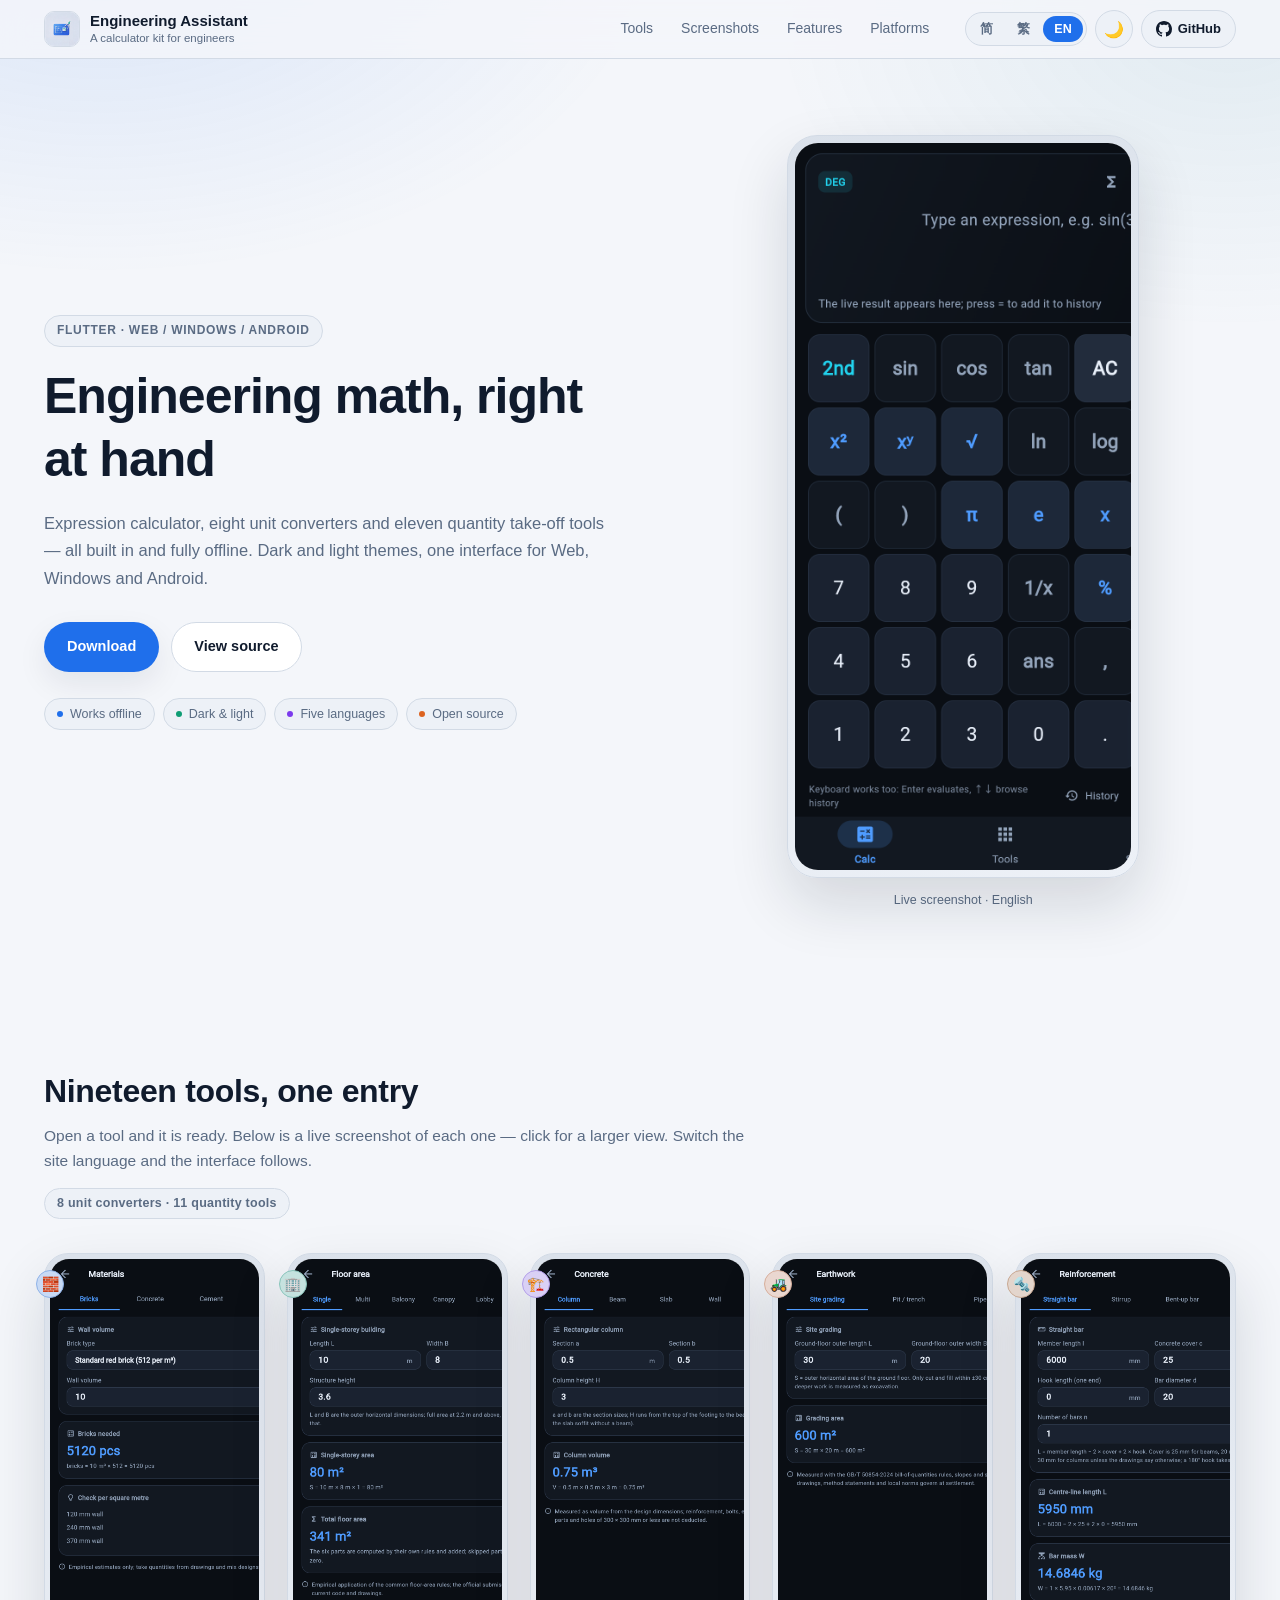
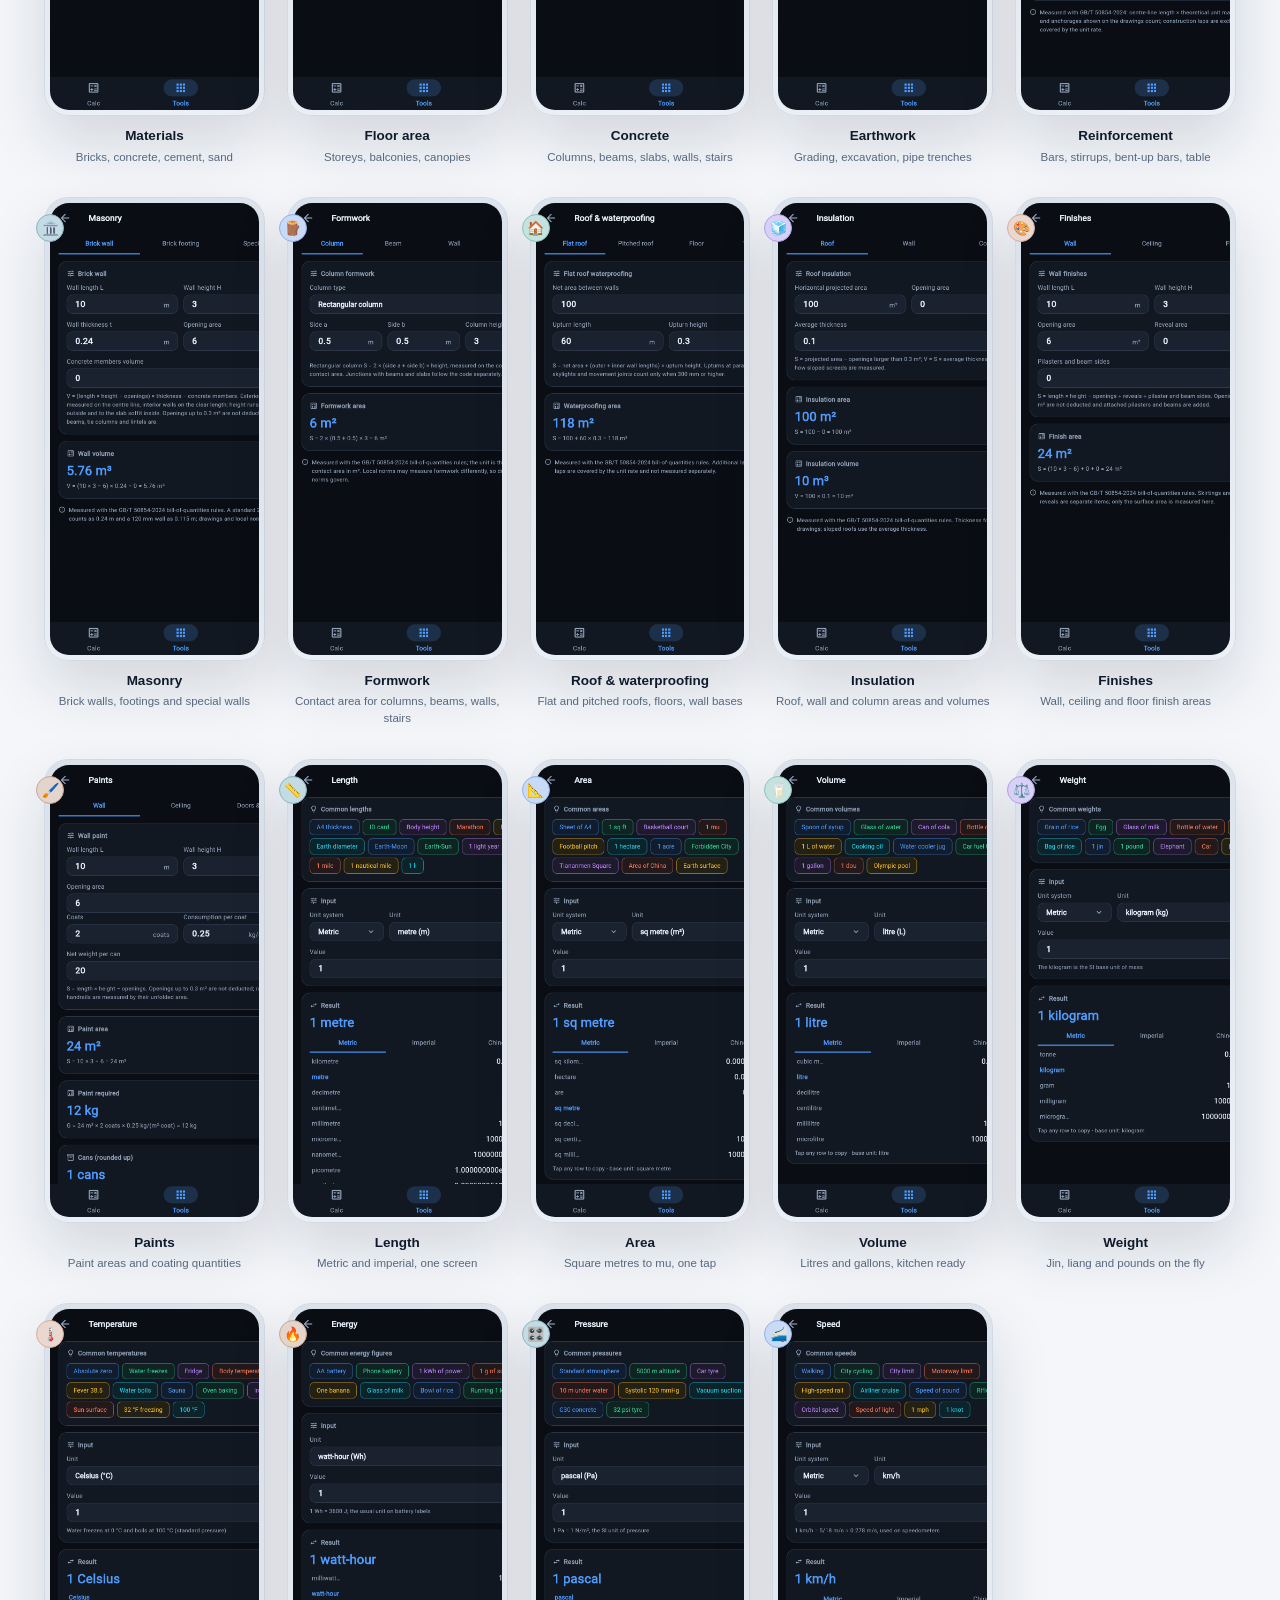
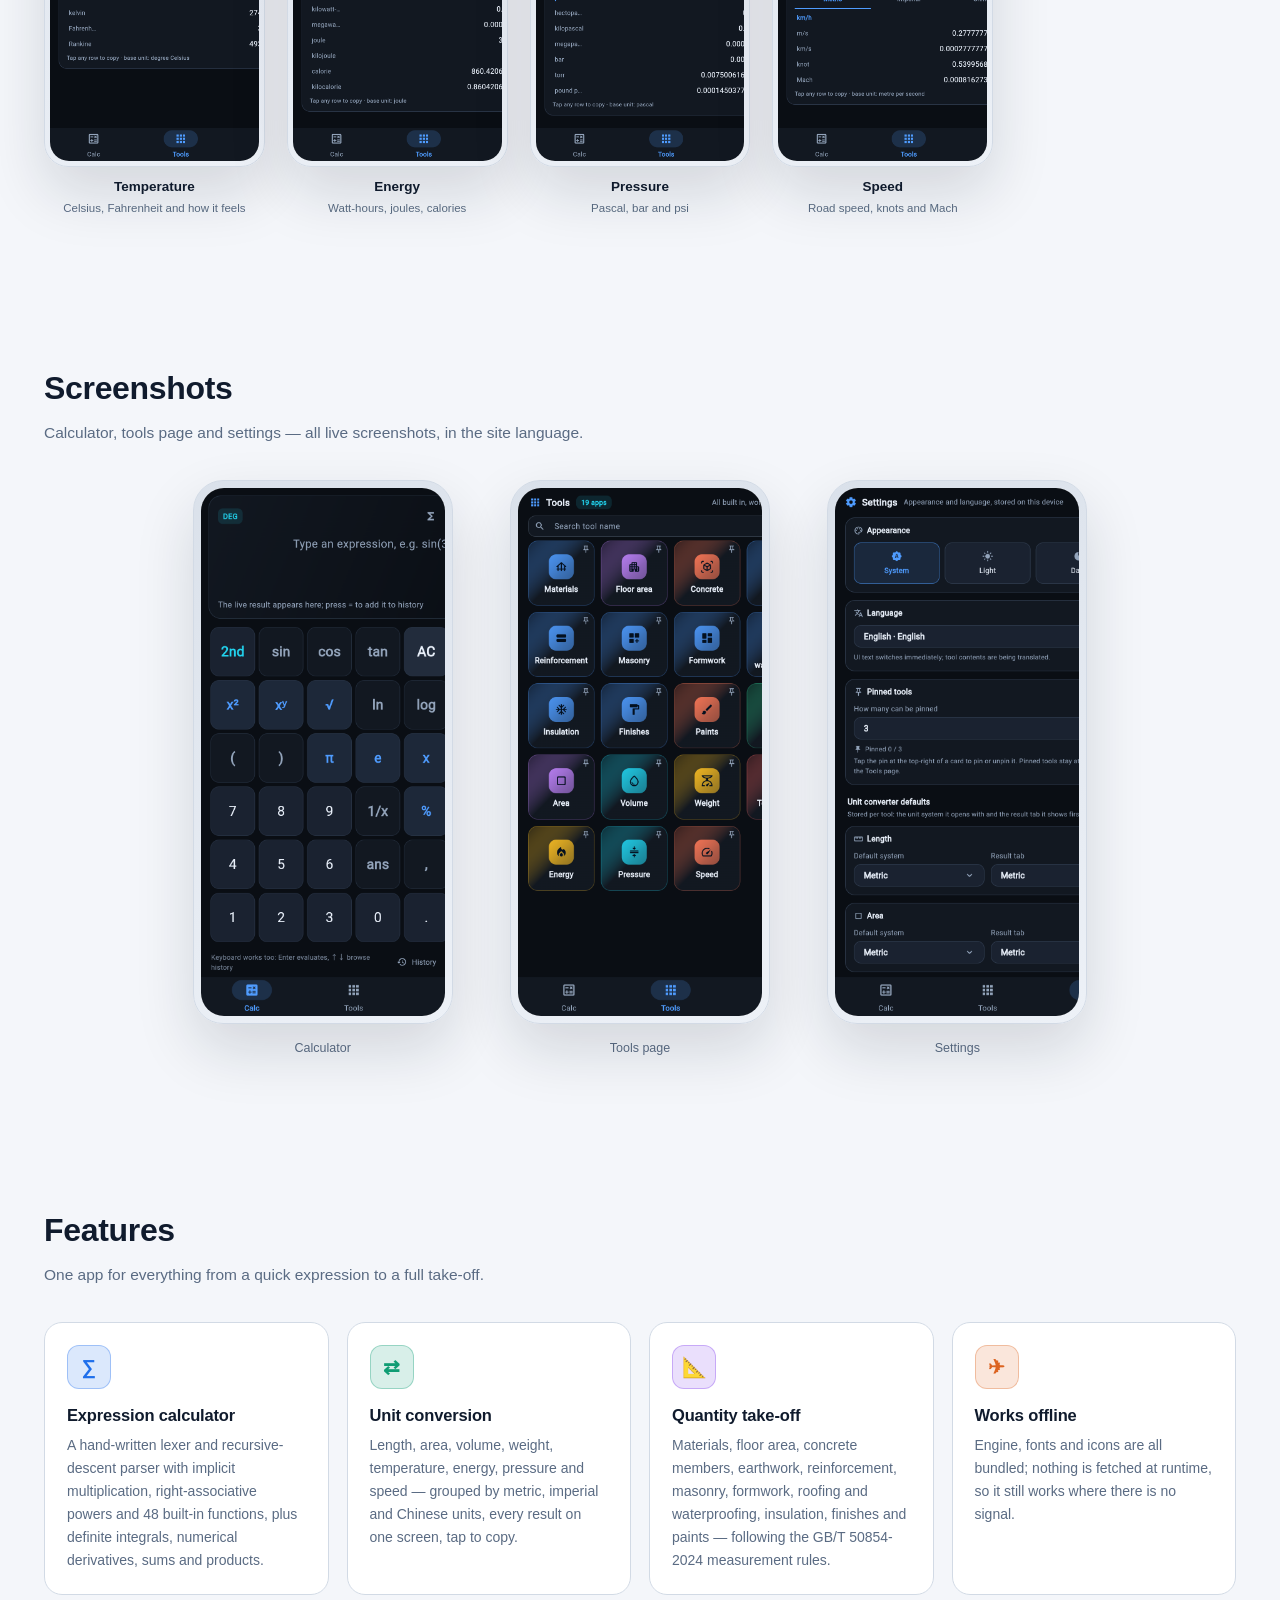
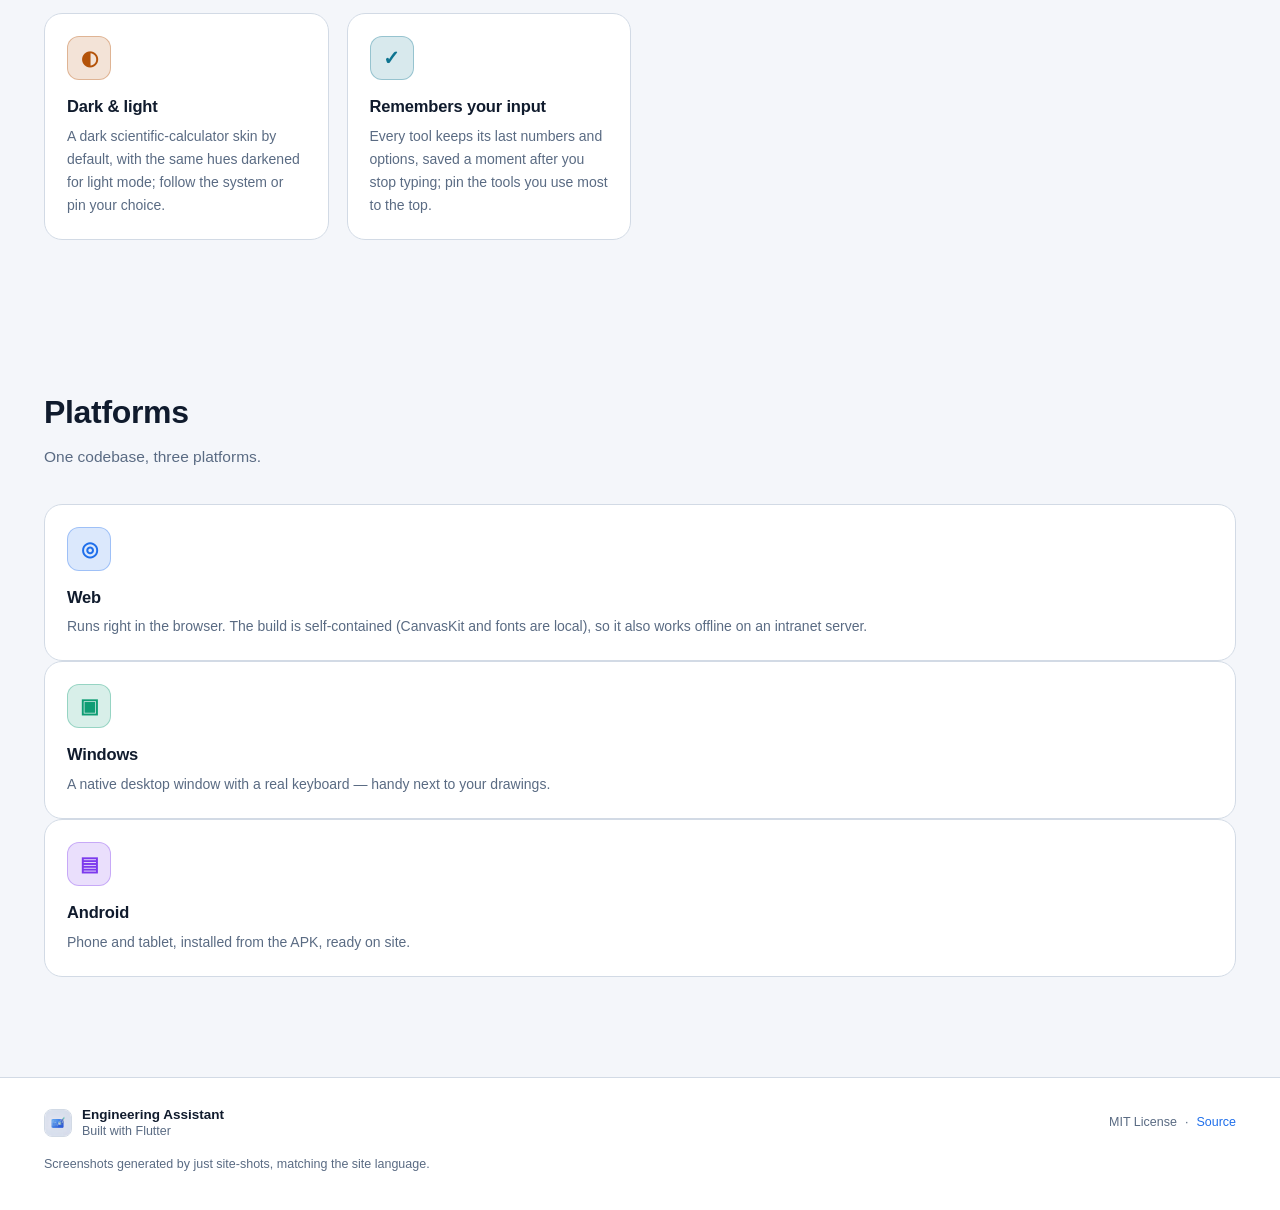
==== commit 1ca24379: "官网截图改为手机竖屏，桌面布局截图只留给 README - tool/screenshot.sh：清单加一列像素倍率，官网改拍 390×844、2 倍像素密度   （780×1688），README " ====
--- a/docs/index.html
+++ b/docs/index.html
@@ -122,7 +122,7 @@
         </div>
         <figure class="hero-shot">
           <a
-            class="shot-frame"
+            class="phone"
             data-shot="calculator"
             href="shots/zh-Hans/calculator.png"
           >
@@ -130,8 +130,8 @@
               data-shot="calculator"
               src="shots/zh-Hans/calculator.png"
               alt=""
-              width="1440"
-              height="900"
+              width="390"
+              height="844"
             />
           </a>
           <figcaption data-i18n="hero.shotCaption">实机截图 · 简体中文</figcaption>
@@ -163,14 +163,14 @@
             <a
               data-shot="calculator"
               href="shots/zh-Hans/calculator.png"
-              class="shot-link"
+              class="phone"
             >
               <img
                 data-shot="calculator"
                 src="shots/zh-Hans/calculator.png"
                 alt=""
-                width="1440"
-                height="900"
+                width="390"
+                height="844"
                 loading="lazy"
               />
             </a>
@@ -180,14 +180,14 @@
             <a
               data-shot="tools"
               href="shots/zh-Hans/tools.png"
-              class="shot-link"
+              class="phone"
             >
               <img
                 data-shot="tools"
                 src="shots/zh-Hans/tools.png"
                 alt=""
-                width="1440"
-                height="900"
+                width="390"
+                height="844"
                 loading="lazy"
               />
             </a>
@@ -197,14 +197,14 @@
             <a
               data-shot="settings"
               href="shots/zh-Hans/settings.png"
-              class="shot-link"
+              class="phone"
             >
               <img
                 data-shot="settings"
                 src="shots/zh-Hans/settings.png"
                 alt=""
-                width="1440"
-                height="2220"
+                width="390"
+                height="844"
                 loading="lazy"
               />
             </a>
--- a/docs/assets/site.css
+++ b/docs/assets/site.css
@@ -354,8 +354,8 @@
 
 .hero {
   display: grid;
-  grid-template-columns: 0.84fr 1.16fr;
-  gap: 46px;
+  grid-template-columns: 1.04fr 0.96fr;
+  gap: 56px;
   align-items: center;
   padding: 76px 0 84px;
 }
@@ -470,21 +470,45 @@
 
 .hero-shot {
   margin: 0;
-}
-
-.shot-frame {
+  justify-self: center;
+  width: min(352px, 100%);
+}
+
+/* 手机外壳：截图是 390×844 的 App 竖屏，套一圈圆角边框就像真机 */
+.phone {
+  position: relative;
   display: block;
+  padding: 7px;
+  border-radius: 30px;
+  border: 1px solid var(--outline);
+  background: linear-gradient(
+    155deg,
+    color-mix(in srgb, var(--outline) 70%, var(--surface-high)),
+    var(--surface-high)
+  );
+  box-shadow: var(--shadow);
   cursor: zoom-in;
-  border-radius: var(--radius);
-  border: 1px solid var(--outline);
-  background: var(--surface);
-  overflow: hidden;
-  box-shadow: var(--shadow);
-}
-
-.shot-frame img {
+  transition: transform 0.2s, border-color 0.2s, box-shadow 0.2s;
+}
+
+.phone:hover {
+  transform: translateY(-4px);
+  border-color: color-mix(in srgb, var(--primary) 45%, var(--outline));
+  box-shadow: var(--shadow-soft);
+}
+
+.phone img {
   display: block;
   width: 100%;
+  aspect-ratio: 390 / 844;
+  object-fit: cover;
+  object-position: top center;
+  border-radius: 23px;
+  background: var(--surface);
+}
+
+.hero-shot .phone:hover {
+  transform: none;
 }
 
 .hero-shot figcaption,
@@ -570,74 +594,64 @@
 
 .tools-grid {
   display: grid;
-  grid-template-columns: repeat(auto-fill, minmax(300px, 1fr));
-  gap: 22px;
+  grid-template-columns: repeat(auto-fill, minmax(190px, 1fr));
+  gap: 32px 22px;
 }
 
 .tool {
   display: flex;
   flex-direction: column;
-  overflow: hidden;
-  border-radius: var(--radius);
-  border: 1px solid var(--outline);
-  background: var(--surface);
+  gap: 11px;
   color: var(--text);
-  cursor: zoom-in;
-  transition: transform 0.2s, border-color 0.2s, box-shadow 0.2s;
+  text-decoration: none;
 }
 
 .tool:hover {
-  transform: translateY(-3px);
-  border-color: color-mix(in srgb, var(--primary) 45%, var(--outline));
-  box-shadow: var(--shadow-soft);
   text-decoration: none;
 }
 
-.tool-shot {
-  display: block;
-  background: var(--surface-high);
-  border-bottom: 1px solid var(--outline);
-  overflow: hidden;
-}
-
-.tool-shot img {
-  display: block;
-  width: 100%;
-  aspect-ratio: 16 / 10;
-  object-fit: cover;
-  object-position: top center;
-}
-
-.tool-body {
-  display: flex;
-  align-items: center;
-  gap: 12px;
-  padding: 13px 15px 15px;
-}
-
-.tool-body .glyph {
-  width: 36px;
-  height: 36px;
-  border-radius: 10px;
-  font-size: 17px;
-  flex: 0 0 auto;
+.tool .phone {
+  border-radius: 24px;
+  padding: 5px;
+}
+
+.tool .phone img {
+  border-radius: 19px;
+}
+
+/* 手机左上角的小圆标，沿用 App 的工具图标 */
+.tool .phone .badge {
+  position: absolute;
+  top: 16px;
+  left: -9px;
+  display: grid;
+  place-items: center;
+  width: 28px;
+  height: 28px;
+  border-radius: 50%;
+  border: 1px solid color-mix(in srgb, var(--tile, var(--primary)) 38%, var(--outline));
+  background: color-mix(in srgb, var(--tile, var(--primary)) 18%, var(--surface-high));
+  font-size: 14px;
+  line-height: 1;
+  pointer-events: none;
 }
 
 .tool-name {
   display: flex;
   flex-direction: column;
-  min-width: 0;
+  gap: 3px;
+  text-align: center;
 }
 
 .tool-name strong {
-  font-size: 14.5px;
+  font-size: 13.5px;
   font-weight: 650;
   line-height: 1.35;
 }
 
 .tool-name span {
   color: var(--text-dim);
-  font-size: 12px;
+  font-size: 11.5px;
   line-height: 1.45;
   display: -webkit-box;
   -webkit-line-clamp: 2;
@@ -649,36 +663,21 @@
 
 .screens-grid {
   display: grid;
-  grid-template-columns: repeat(auto-fit, minmax(340px, 1fr));
-  gap: 24px;
+  grid-template-columns: repeat(auto-fit, minmax(190px, 1fr));
+  gap: 32px;
+  max-width: 920px;
+  margin: 0 auto;
 }
 
 .page-shot {
   margin: 0;
-}
-
-.page-shot .shot-link {
-  display: block;
-  border-radius: var(--radius);
-  border: 1px solid var(--outline);
-  background: var(--surface);
-  overflow: hidden;
-  box-shadow: var(--shadow-soft);
-  cursor: zoom-in;
-  transition: transform 0.2s, border-color 0.2s;
-}
-
-.page-shot .shot-link:hover {
-  transform: translateY(-3px);
-  border-color: color-mix(in srgb, var(--primary) 45%, var(--outline));
-}
-
-.page-shot img {
-  display: block;
+  max-width: 260px;
+  justify-self: center;
   width: 100%;
-  aspect-ratio: 16 / 10;
-  object-fit: cover;
-  object-position: top center;
+}
+
+.page-shot figcaption {
+  margin-top: 14px;
 }
 
 /* ---------------------------------------------------------------- 页脚 */
@@ -839,10 +838,22 @@
     padding: 56px 0;
   }
 
-  .feature-grid,
-  .tools-grid,
+  .feature-grid {
+    grid-template-columns: 1fr;
+  }
+
+  .tools-grid {
+    grid-template-columns: repeat(auto-fill, minmax(140px, 1fr));
+    gap: 24px 14px;
+  }
+
   .screens-grid {
-    grid-template-columns: 1fr;
+    grid-template-columns: repeat(auto-fit, minmax(150px, 1fr));
+    gap: 20px;
+  }
+
+  .hero-shot {
+    width: min(268px, 100%);
   }
 
   .chips li {
